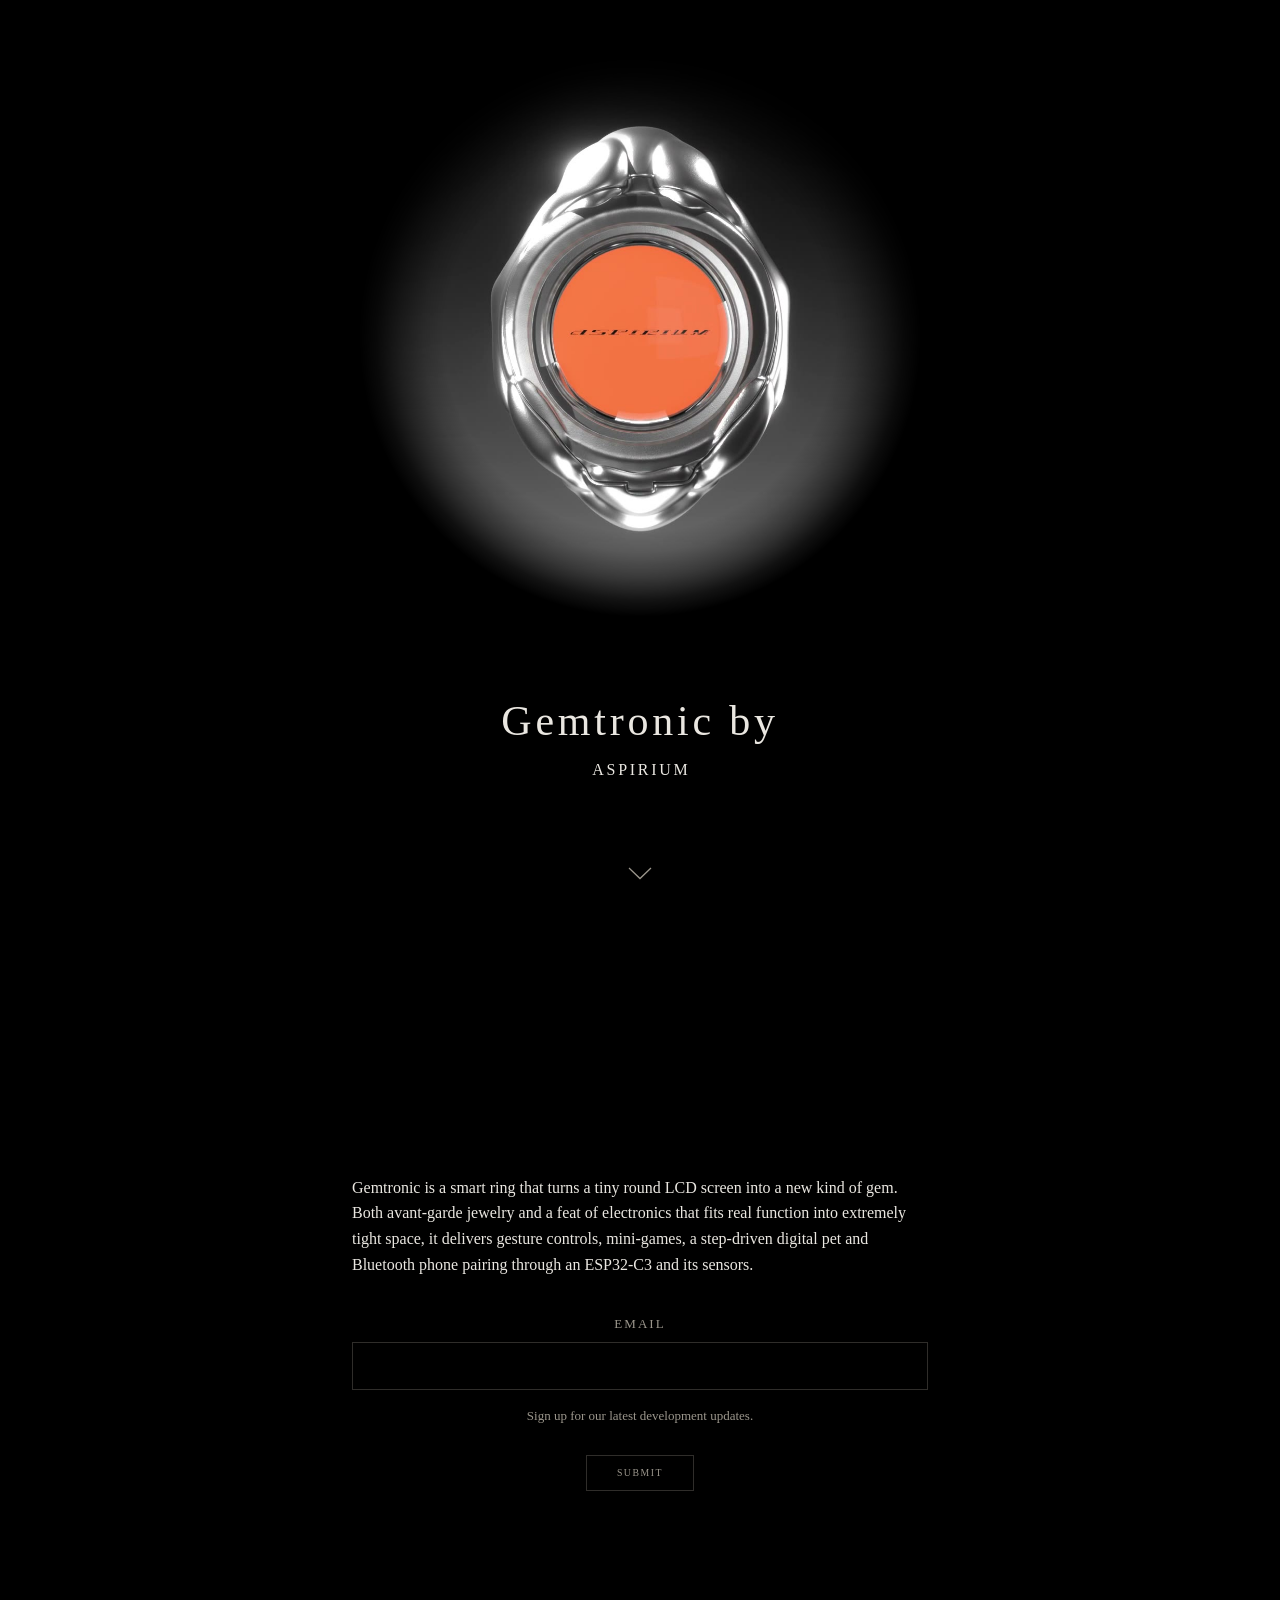
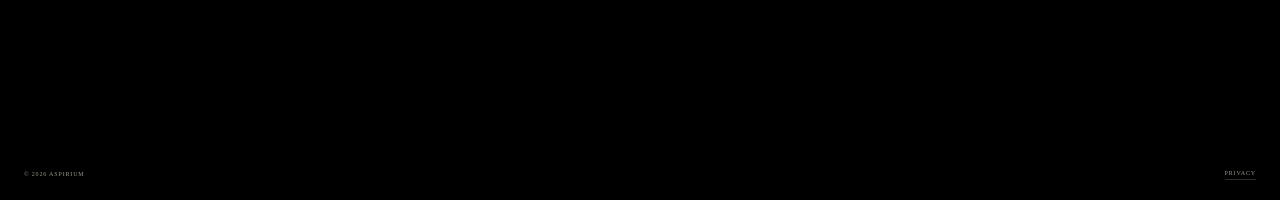
==== index.html @ 022ff4d6 "Rename to Gemtronic, add the product intro, and replace the live render with a film The live WebGL r" ====
<!doctype html>
<html lang="en">
<head>
<meta charset="utf-8">
<title>Gemtronic by ASPIRIUM</title>
<meta name="viewport" content="width=device-width, initial-scale=1, viewport-fit=cover">
<!-- §1a name cascade: noindex, no OG image, nothing public until both names clear -->
<meta name="robots" content="noindex, nofollow">
<meta name="description" content="Gemtronic by ASPIRIUM. An electronic gem ring.">
<meta name="theme-color" content="#000000">
<meta name="color-scheme" content="dark">
<link rel="icon" href="data:,">
<link rel="preload" href="assets/fonts/ASPIRIUM-Light.woff2" as="font" type="font/woff2" crossorigin>
<link rel="preload" href="assets/fonts/Literata-var.woff2" as="font" type="font/woff2" crossorigin>
<!-- Source Serif 4 is body copy on the second screen only, so it loads normally rather than preloading. -->
<link rel="stylesheet" href="css/site.css">
<script>
/* Holds the opening screen dark BEFORE first paint, so the lockup can never flash in ahead of the
   ring. js/main.js then either keeps the hold (a live decode is coming) or drops it immediately
   (reduced motion, or the effect switched off). The timeout is the last resort for the case where
   main.js never loads at all — the page must never stay blank. */
(function (d) {
  d.documentElement.classList.add("is-opening");
  setTimeout(function () { d.documentElement.classList.remove("is-opening"); }, 20000);
})(document);
</script>
<script src="js/config.js" defer></script>
<script src="js/mark.js" defer></script>
<script src="js/main.js" defer></script>
<!-- analytics slot (§7): cookieless only — Cloudflare Web Analytics or Plausible — added once hosting is ruled (§8). No consent banner. -->
</head>
<body>
<main class="page">

  <!-- PANEL 1 — the ring and the lockup, one screen (Eric, 2026-09-09). Sticky: the capture panel
       slides over it while its contents drift and fade (js/main.js sets --p, css/site.css spends it). -->
  <section class="panel panel--hero" id="hero">
    <div class="hero__inner">

      <!-- hero band: viewer mount + poster fallback. Black until the viewer is ready.
           Height stays --band-h (R2 desktop 45–50 vh, R4 phones ~1:1) inside the full-screen panel:
           the camera is vertical-fit, so a full-portrait band would crop the ring's sides. -->
      <section class="band" id="band" data-state="boot" aria-label="Gemtronic">
        <div class="band__mount" id="viewer" role="img" aria-label="Gemtronic ring, lit from within"></div>
        <!-- poster = the film's last frame (2026-09-30), one square for every device -->
        <picture class="band__poster" id="poster">
          <img src="assets/poster/gemtronic-end-pose-1x1.jpg" alt="Gemtronic ring, lit from within"
               width="1080" height="1080" fetchpriority="low" decoding="async">
        </picture>

      </section>

      <!-- drag hint: the ring is a live render, not a video, and nothing on screen says so. Ported
           from the pipeline's check page (three-viewer/demo, #cue). Sits in the void between the
           render and the lockup, appears only once the intro lands and rotation actually unlocks,
           and retires on the first drag. Decorative, so it is hidden from assistive tech. -->
      <div class="drag" id="drag" aria-hidden="true">
        <svg class="drag__pointer" viewBox="0 0 24 24" width="30" height="30"
             fill="none" stroke="currentColor" stroke-width="1.55"
             stroke-linecap="round" stroke-linejoin="round">
          <path d="M10 12V4.6a1.75 1.75 0 0 1 3.5 0V11"/>
          <path d="M13.5 11V9.6a1.75 1.75 0 0 1 3.5 0V11.4"/>
          <path d="M17 11.4v-1.1a1.75 1.75 0 0 1 3.5 0V15a5.5 5.5 0 0 1-5.5 5.5h-1.9a5.3 5.3 0 0 1-4.6-2.65l-2.4-4.15a1.75 1.75 0 0 1 3.03-1.75L10.5 14"/>
        </svg>
        <span class="drag__label">Drag to rotate</span>
      </div>

      <!-- the lockup — live text in Literata, below the band and clear of the render (Eric, 2026-09-09).
           js/mark.js splits each line into per-character cells and decodes them one at a time, held
           until the ring's intro is 5% in. The characters here are the copy source; the h1 carries the
           accessible name because letter-split text is otherwise read out letter by letter. -->
      <h1 class="mark" id="mark" aria-label="Gemtronic by ASPIRIUM">
        <span class="mark__line mark__line--sub" data-mark-line aria-hidden="true">Gemtronic by</span>
        <span class="mark__line mark__line--name" data-mark-line aria-hidden="true">ASPIRIUM</span>
      </h1>

    </div>
    <!-- scroll cue: the form is a screen away, so it has to be signposted. An arrow rather than a word
         (Eric, 2026-09-09) — it needs no translating and carries no copy decision. -->
    <div class="cue" id="cue" aria-hidden="true">
      <svg viewBox="0 0 24 13" width="24" height="13" fill="none" stroke="currentColor"
           stroke-width="1.3" stroke-linecap="square"><path d="M1.5 1.5 12 11.5 22.5 1.5"/></svg>
    </div>
  </section>

  <!-- PANEL 2 — capture. Opaque, so it covers the sticky hero as it arrives. -->
  <section class="panel panel--capture" id="capture-panel">
    <div class="sheet">

      <!-- one sentence — REMOVED 2026-09-07 (Eric): a new product intro follows. Slot stays here.
           Previous text: "A signet ring with a companion inside. Leave an email and you will know the
           date before anyone else does." (the brief's "Numbered editions, one drop." was already held
           back under R6)
           <p class="lede">…</p>
           Product intro added 2026-09-30 (Linzhi), with the rename to Gemtronic. -->
      <p class="lede">Gemtronic is a smart ring that turns a tiny round LCD screen into a new kind of
        gem. Both avant-garde jewelry and a feat of electronics that fits real function into extremely
        tight space, it delivers gesture controls, mini-games, a step-driven digital pet and Bluetooth
        phone pairing through an ESP32-C3 and its sensors.</p>

      <!-- capture form: custom markup, present from first paint, works without JS once an endpoint exists (R5). -->
      <form class="capture" id="capture" method="post" action="#" novalidate
            data-copy-sending="Sending."
            data-copy-failed="Not received. Check the address and try again."
            data-copy-invalid="That does not read as an email address.">
        <div class="capture__live">
          <label class="label" for="email">Email</label>
          <div class="capture__row">
            <input id="email" name="email" type="email" inputmode="email" autocomplete="email"
                   autocapitalize="off" spellcheck="false" required aria-describedby="consent">
          </div>
          <p class="consent" id="consent">Sign up for our latest development updates.</p>
          <button class="submit" type="submit">Submit</button>
          <p class="status" role="status" aria-live="polite"></p>
        </div>
        <p class="received" hidden>Received.</p>
        <input type="hidden" name="source" value=""><!-- ?c=NNN → tag (§7 serial-to-source) -->
        <div class="hp" aria-hidden="true">
          <label>Leave this field empty <input type="text" name="website" tabindex="-1" autocomplete="off"></label>
        </div>
      </form>

    </div>

    <!-- footer: legal line bottom-left, privacy bottom-right (Eric, 2026-09-09). The build serial
         WEB 000 was removed ahead of deployment. Social handles remain OPEN. -->
    <footer class="foot">
      <span>&copy; 2026 ASPIRIUM</span><!-- legal entity line: provisional wording -->
      <a href="privacy.html">Privacy</a>
    </footer>
  </section>

</main>
</body>
</html>
---- css/site.css ----
/* Signet by ASPIRIUM — coming-soon page.
   Mode B tokens as custom properties (web_build_brief_v1_1 §9; hexes provisional until identity lock).
   Technical-drawing details only: mono labels, generous void. No glows, gradients, shimmers or hover
   sparkle — the only light on the page is inside the render. Divider rules removed 2026-09-07 (Eric). */

/* Three faces, all SIL OFL 1.1: free for commercial use and web embedding, never sellable alone,
   licence text shipped beside the files in assets/fonts/. Built by dev/build-fonts.sh. */
@font-face {
  /* display: labels, the submit control, the footer, the scroll cue */
  font-family: "ASPIRIUM";
  font-weight: 300;
  font-style: normal;
  font-display: swap;                       /* the mono labels never invisible-text */
  src: url("../assets/fonts/ASPIRIUM-Light.woff2") format("woff2");
}
@font-face {
  /* the lockup (Eric, 2026-09-09). Variable opsz 7..72 + wght 200..900 from one file: the lockup
     runs from ~24 px to ~64 px in one composition, so optical sizing earns its bytes here. */
  font-family: "Literata";
  font-weight: 200 900;
  font-style: normal;
  font-display: swap;
  src: url("../assets/fonts/Literata-var.woff2") format("woff2-variations"),
       url("../assets/fonts/Literata-var.woff2") format("woff2");
}
@font-face {
  /* body and UI (Eric, 2026-09-09), replacing the provisional Source Code Pro. Variable wght
     200..900; its optical-size axis is pinned at 20 because body copy sits at one size. */
  font-family: "Source Serif 4";
  font-weight: 200 900;
  font-style: normal;
  font-display: swap;
  src: url("../assets/fonts/SourceSerif4-var.woff2") format("woff2-variations"),
       url("../assets/fonts/SourceSerif4-var.woff2") format("woff2");
}

:root {
  --field: #000000;                          /* ruled 2026-09-07: pure black (was #141414) */
  --field-2: #1D1D1B;
  --text: #EAE7E1;
  --muted: #9B968C;
  --metal: #B08D57;
  --metal-2: #C9A36B;
  --band-h: clamp(360px, 48vh, 640px);      /* R2: desktop 45–50 vh, tuned live (dev/tune.html) */
  --rule: color-mix(in srgb, var(--muted) 30%, var(--field));
  --display: "ASPIRIUM", ui-monospace, "SF Mono", Menlo, Consolas, monospace;
  --body: "Source Serif 4", "Source Serif Pro", Georgia, "Times New Roman", serif;
  --lockup: "Literata", Georgia, "Times New Roman", serif;
  --col: 44rem;
  --col-mark: 52rem;                        /* the lockup runs wider than the text column */
  --gutter: 1.5rem;
  --light: var(--muted);                    /* the one accent; moves to --metal when the wordmark lights */
}
:root[data-light="warm"] { --light: var(--metal); }

/* R4: on phones the band is ~1:1 and never more than ~60% of the screen — the camera is
   vertical-fit, so a full-portrait band would crop the ring's sides. The hero panel around it
   is a full screen; R3 (touch-action: pan-y) is what lets a finger on the band reach panel 2. */
@media (max-width: 767px) {
  :root { --band-h: min(100vw, 60vh); --col-mark: 44rem; }
  @supports (height: 1svh) { :root { --band-h: min(100vw, 60svh); } }
}

*, *::before, *::after { box-sizing: border-box; }
html { color-scheme: dark; background: var(--field); -webkit-text-size-adjust: 100%; }
body {
  margin: 0;
  background: var(--field);
  color: var(--text);
  font: 400 1rem/1.6 var(--body);
  font-feature-settings: "kern";
  min-height: 100vh;
}
[hidden] { display: none !important; }
:focus-visible { outline: 1px solid var(--muted); outline-offset: 3px; }
::selection { background: var(--muted); color: var(--field); }

/* ---- panels: one screen each (Eric, 2026-09-09) ----
   The hero sticks while the capture panel scrolls up over it; the hero's contents drift and fade
   against that, which is the parallax. --p (0…1 across the first screen) is set by js/main.js. */
.page { position: relative; }
.panel { position: relative; }
.panel--hero {
  position: sticky; top: 0; z-index: 0;
  height: 100vh;
  display: flex; flex-direction: column; align-items: center; justify-content: center;
  gap: clamp(1.5rem, 4vh, 3rem);
  overflow: hidden;
}
.hero__inner {
  position: relative;                       /* the drag hint is placed against this box */
  width: 100%;
  display: flex; flex-direction: column; align-items: center; justify-content: center;
  gap: clamp(1.5rem, 4vh, 3rem);
  transform: translate3d(0, calc(var(--p, 0) * var(--drift, 9) * -1vh), 0);
  opacity: calc(1 - var(--pf, 0) * var(--fade, .95));   /* --pf is --p remapped to finish early */
  will-change: transform, opacity;
}
.cue {
  position: absolute; left: 50%; transform: translateX(-50%);
  bottom: calc(1.25rem + env(safe-area-inset-bottom, 0px));
  margin: 0; display: flex; line-height: 0;
  color: var(--muted);
  opacity: calc(1 - var(--p, 0) * var(--cue-fade, 3));
  pointer-events: none;
}
.panel--capture {
  z-index: 1;                               /* opaque, so it covers the sticky hero as it arrives */
  background: var(--field);
  min-height: 100vh;
  /* the form sits in the middle of the screen, both axes (Eric, 2026-09-09 pm); the footer is
     taken out of flow so it cannot pull the centring off-axis */
  display: flex; align-items: center; justify-content: center;
  padding: 5rem var(--gutter);
}
.panel--capture .sheet { padding: 0; }
.panel--capture .foot { position: absolute; left: 0; right: 0; bottom: 0; }
@supports (height: 1svh) {
  .panel--hero { height: 100svh; }
  .panel--capture { min-height: 100svh; }
}
@media (prefers-reduced-motion: reduce) {
  .hero__inner { transform: none; opacity: 1; }
  .cue { opacity: 1; }
}

/* ---- hero band ---- */
.band {
  position: relative;
  width: 100%;
  height: var(--band-h);
  background: var(--field);                 /* black until the viewer is ready; the intro opens on black anyway */
  overflow: hidden;
}
.band__mount, .band__poster { position: absolute; inset: 0; }
.band__mount > canvas, .band__mount > iframe, .band__mount > .stub, .band__mount > .film {
  position: absolute; inset: 0; width: 100%; height: 100%; display: block; border: 0;
}
.stub { overflow: hidden; touch-action: pan-y; user-select: none; -webkit-user-select: none; }
.stub img { width: 100%; height: 100%; object-fit: contain; display: block; opacity: 0; }
.band__poster { display: none; }
.band[data-state="poster"] .band__poster { display: block; }
.band__poster img { width: 100%; height: 100%; object-fit: contain; display: block; background: transparent; }
/* The film (2026-09-30) is square and its background is a gradient, black at the top and grey at the
   bottom. A round fade sized to the square melts that background into the page's black, so it reads
   as a spotlight rather than a box. Solid to 62% of the radius, which keeps the whole ring clear. */
/* Bigger and with more glow (Linzhi, 2026-09-30): on desktop the film is drawn 1.3x the band and
   spills past it. Only the faded glow spills; the ring itself still ends above the lockup. Phones
   stay at 1x, because the band is already the full screen width and the glow would hit its edges. */
.band { --film-scale: 1.3; }
@media (max-width: 767px) { .band { --film-scale: 1; } }
.band:has(.film), .band[data-state="poster"] { overflow: visible; }
.film { object-fit: contain; background: transparent; }
.film, .band__poster img {
  transform: scale(var(--film-scale));
  --spot: radial-gradient(circle calc(var(--band-h) / 2) at 50% 50%,
          #000 70%, rgba(0,0,0,.84) 77%, rgba(0,0,0,.5) 86%, rgba(0,0,0,.16) 94%, transparent 100%);
  -webkit-mask-image: var(--spot); mask-image: var(--spot);
}

/* ---- the capture panel's column ---- */
.sheet { width: 100%; max-width: var(--col); margin: 0 auto; padding: 2rem var(--gutter) 3rem; }

.serial {
  margin: 0 0 2.5rem;
  display: flex; flex-wrap: wrap; column-gap: .75em; row-gap: .25em;
  font: 300 .9375rem/1.5 var(--display);
  letter-spacing: .14em;
  text-transform: uppercase;
  color: var(--muted);
}
.serial > span:has(+ span:not(:empty))::after { content: "\2014"; margin-left: .75em; }
.serial .slot:empty { display: none; }     /* R6: OPEN slots exist in the markup and render nothing */

.headline {
  margin: 0 0 1.5rem;
  font: 300 clamp(1.75rem, 4vw, 3.25rem)/1.15 var(--display);
  letter-spacing: .09em;
  text-transform: uppercase;
  text-wrap: balance;
  color: var(--text);
}
.lede { margin: 0 0 2.5rem; max-width: 36rem; }
.panel--capture .lede { margin-left: auto; margin-right: auto; }   /* same 36rem column as the form below it */

/* ---- drag hint ----
   Ported from the pipeline's check page. It lands in the void the lockup's --mark-drop opens up:
   the band occupies 0..--band-h, the gap runs from there to --band-h * (1 + drop), so the centre
   of that gap is --band-h * (1 + drop/2). The check page's pill, blur and drop-shadows are all
   dropped — the brand law allows no glow, and white on black does not need one. */
.drag {
  position: absolute; left: 50%;
  top: calc(var(--band-h) * (1 + var(--mark-drop, .25) / 2));
  transform: translate(-50%, -50%);
  display: flex; flex-direction: column; align-items: center; gap: .5rem;
  color: var(--muted);
  opacity: 0; visibility: hidden;
  transition: opacity .6s ease, visibility 0s linear .6s;
  pointer-events: none;                     /* the ring underneath keeps every gesture */
}
.drag.is-on { opacity: 1; visibility: visible; transition: opacity .6s ease; }
.drag__pointer { display: block; animation: drag-swipe 2.8s cubic-bezier(.45, 0, .55, 1) infinite; }
.drag__label { font: 400 .6875rem/1 var(--body); letter-spacing: .18em; text-transform: uppercase; }
@keyframes drag-swipe {
  0%, 6%     { transform: translateX(-44px) rotate(-9deg); }
  50%        { transform: translateX(44px)  rotate(9deg); }
  94%, 100%  { transform: translateX(-44px) rotate(-9deg); }
}
@media (prefers-reduced-motion: reduce) { .drag__pointer { animation: none; } }

/* ---- the lockup: live text in Literata, below the band and clear of the render ---- */
.mark {
  /* dropped by 25% of the band's height (Eric, 2026-09-09 pm). The hero centres its contents, so
     this opens the gap by that much: the ring rises by half of it and the lockup falls by half. */
  margin: calc(var(--band-h) * var(--mark-drop, .25)) 0 0;
  max-width: min(92vw, var(--col-mark));
  text-align: center; color: var(--text);          /* both lines white; the muted sub line is retired */
  font-family: var(--lockup); font-weight: 300; font-style: normal;
  font-optical-sizing: auto;                       /* Literata's opsz axis: text cut small, display cut large */
  user-select: none; -webkit-user-select: none;
}
.mark__line { display: block; white-space: nowrap; }
/* sizes swapped between the two lines, then both halved (Eric, 2026-09-09) */
.mark__line--sub {
  font-size: clamp(1.175rem, 4.3vw, 2.625rem);
  letter-spacing: .09em;
  line-height: 1.2;
}
.mark__line--name {
  font-size: clamp(.525rem, 1.55vw, 1rem);
  letter-spacing: .17em;
  line-height: 1.05;
  margin-top: 1em;                                 /* doubled from .5em (Eric); em here is this line's own size */
  text-indent: .17em;                              /* balance the trailing letter-space so the line reads centred */
}

/* One cell per character (js/mark.js). The real glyph alone drives layout; the code glyph rides
   over it absolutely, so nothing reflows at any size and no width is ever measured. */
.ch { position: relative; display: inline-block; }
.ch.is-pending .ch__real,
.ch.is-fx .ch__real { visibility: hidden; }
.ch__fx {
  position: absolute; left: 0; top: 0; width: 100%;
  text-align: center; letter-spacing: 0; pointer-events: none;
}

/* The opening beat: nothing is lit until the ring's animation starts and the decode's first frame
   draws. The brief's intro already opens on 1.2 s of black, so the cue waits with the lockup.
   Set by the inline script in <head> so there is no flash before js/main.js runs, and lifted by
   main.js — either on the decode's first frame or, if the effect is not live, immediately. */
:root.is-opening .mark,
:root.is-opening .cue { opacity: 0; }

.capture { max-width: 36rem; margin: 0 auto; position: relative; text-align: center; }
.capture__row { justify-content: center; }
.label {
  display: block; margin-bottom: .75rem;
  font: 400 .8125rem/1 var(--body); letter-spacing: .16em; text-transform: uppercase; color: var(--muted);
}
.capture__row { display: flex; }
/* Field and submit share one pill treatment (Eric, 2026-09-09): the same grey at rest, both going
   white on hover and on focus. The border is the focus indicator, so `outline: none` is safe only
   because grey-to-white is a large, obvious contrast step. */
.capture input[type="email"] {
  flex: 1 1 auto; min-width: 0; height: 3rem; padding: 0 .875rem;
  background: transparent; border: 1px solid var(--rule); border-radius: 0;
  color: var(--text); font: 400 1rem var(--body); outline: none;
  transition: border-color .18s ease;
}
.capture input[type="email"]:hover,
.capture input[type="email"]:focus { border-color: #fff; outline: none; }
/* Its own line beneath the consent line, twice the padding (Eric, 2026-09-09). The pill now matches
   the field's grey and goes white on hover and focus, exactly as the field does. The submit no
   longer carries the brief's §2 warm-accent wiring — .received is the only element still on --light. */
.submit {
  display: block; margin: 1.75rem auto 0;
  /* pill and label both at 75% of their previous size (Eric, 2026-09-09): 48 -> 36 px tall,
     40 -> 30 px of side padding, 13 -> 9.75 px of type. */
  height: 2.25rem; padding: 0 1.875rem;
  background: transparent; border: 1px solid var(--rule); border-radius: 0;
  color: var(--muted);                                  /* the consent line's grey */
  font: 400 .609375rem/1 var(--body); letter-spacing: .16em; text-transform: uppercase;
  cursor: pointer;
  transition: border-color .18s ease, color .18s ease;
}
/* label brightens with the pill: a white-bordered control with grey type reads half-lit */
.submit:hover,
.submit:focus-visible { border-color: #fff; color: #fff; outline: none; }
.submit:disabled { cursor: default; opacity: .6; }
.consent { margin: 1rem 0 0; font-size: .8125rem; color: var(--muted); }
.status { margin: .75rem 0 0; min-height: 1.6em; font-size: .875rem; color: var(--text); }
.received {
  margin: 0; padding: .9rem 0;
  font: 400 1rem/1.5 var(--body); letter-spacing: .14em; text-transform: uppercase; color: var(--light);
}
.hp { position: absolute; left: -10000px; top: auto; width: 1px; height: 1px; overflow: hidden; }

/* ---- 6. footer ---- */
/* bottom-left and bottom-right corners of the panel, half the previous size (Eric, 2026-09-09) */
.foot {
  max-width: none; margin: 0;
  padding: 1.25rem var(--gutter) calc(1.25rem + env(safe-area-inset-bottom, 0px));
  display: flex; justify-content: space-between; align-items: flex-end; gap: 1rem;
  font: 400 .375rem/1.6 var(--body); letter-spacing: .14em; text-transform: uppercase; color: var(--muted);
}
.foot a { color: inherit; text-decoration: none; border-bottom: 1px solid var(--rule); }
.foot a:hover { color: var(--text); }
.foot .slot:empty { display: none; }

/* short desktop viewports: keep the form above the fold at ≥ 768 px tall (§2 item 5) */
/* short desktop viewports: the band's clamp already gives way, so only the rhythm tightens */
@media (min-width: 768px) and (max-height: 820px) {
  .sheet { padding-top: 1.25rem; }
  .serial { margin-bottom: 1.25rem; font-size: .875rem; }
  .headline { margin-bottom: .75rem; line-height: 1.1; font-size: clamp(1.75rem, min(4vw, 6.4vh), 3.25rem); }
  .lede { margin-bottom: 1.25rem; }
  .label { margin-bottom: .5rem; }
  .consent { margin-top: .75rem; }
}
@media (max-width: 480px) {
  .serial { font-size: .8125rem; letter-spacing: .12em; }
}
@media (prefers-reduced-motion: reduce) {
  .submit, .stub, .stub img { transition: none !important; }
}
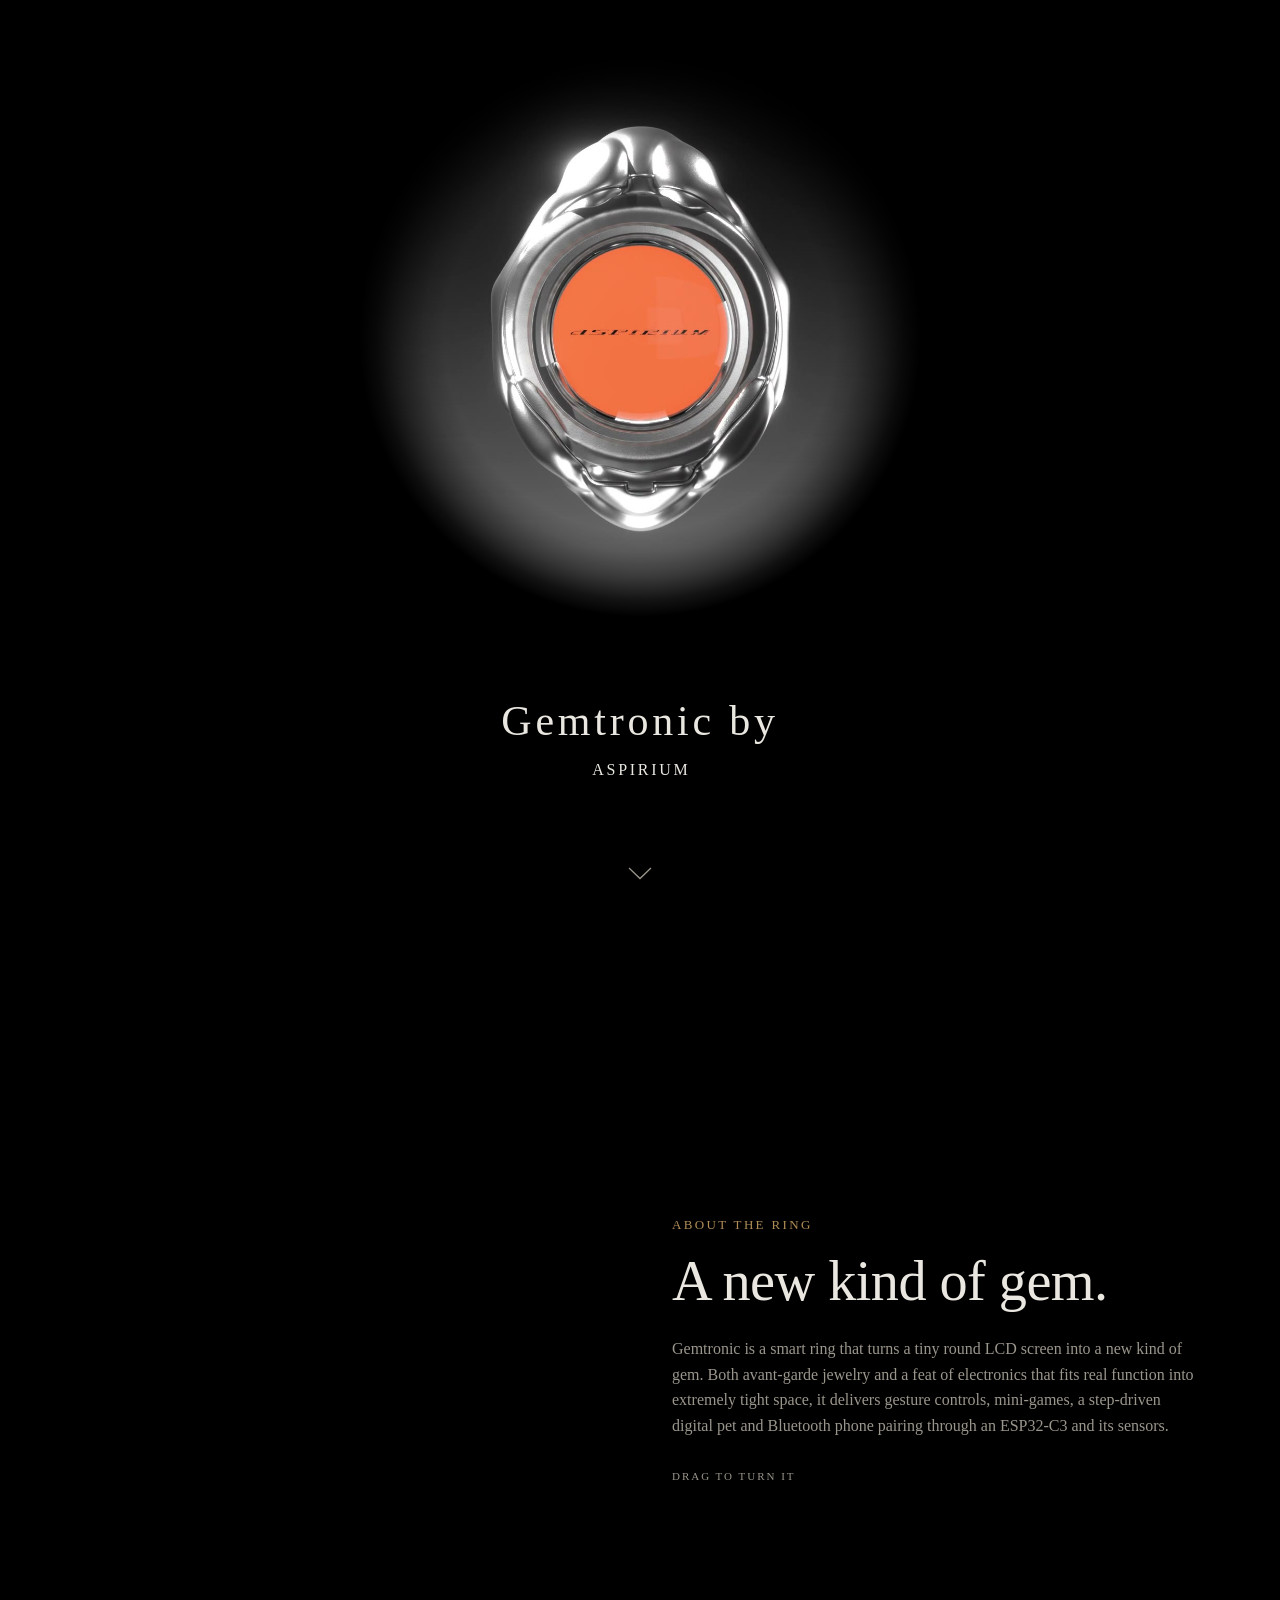
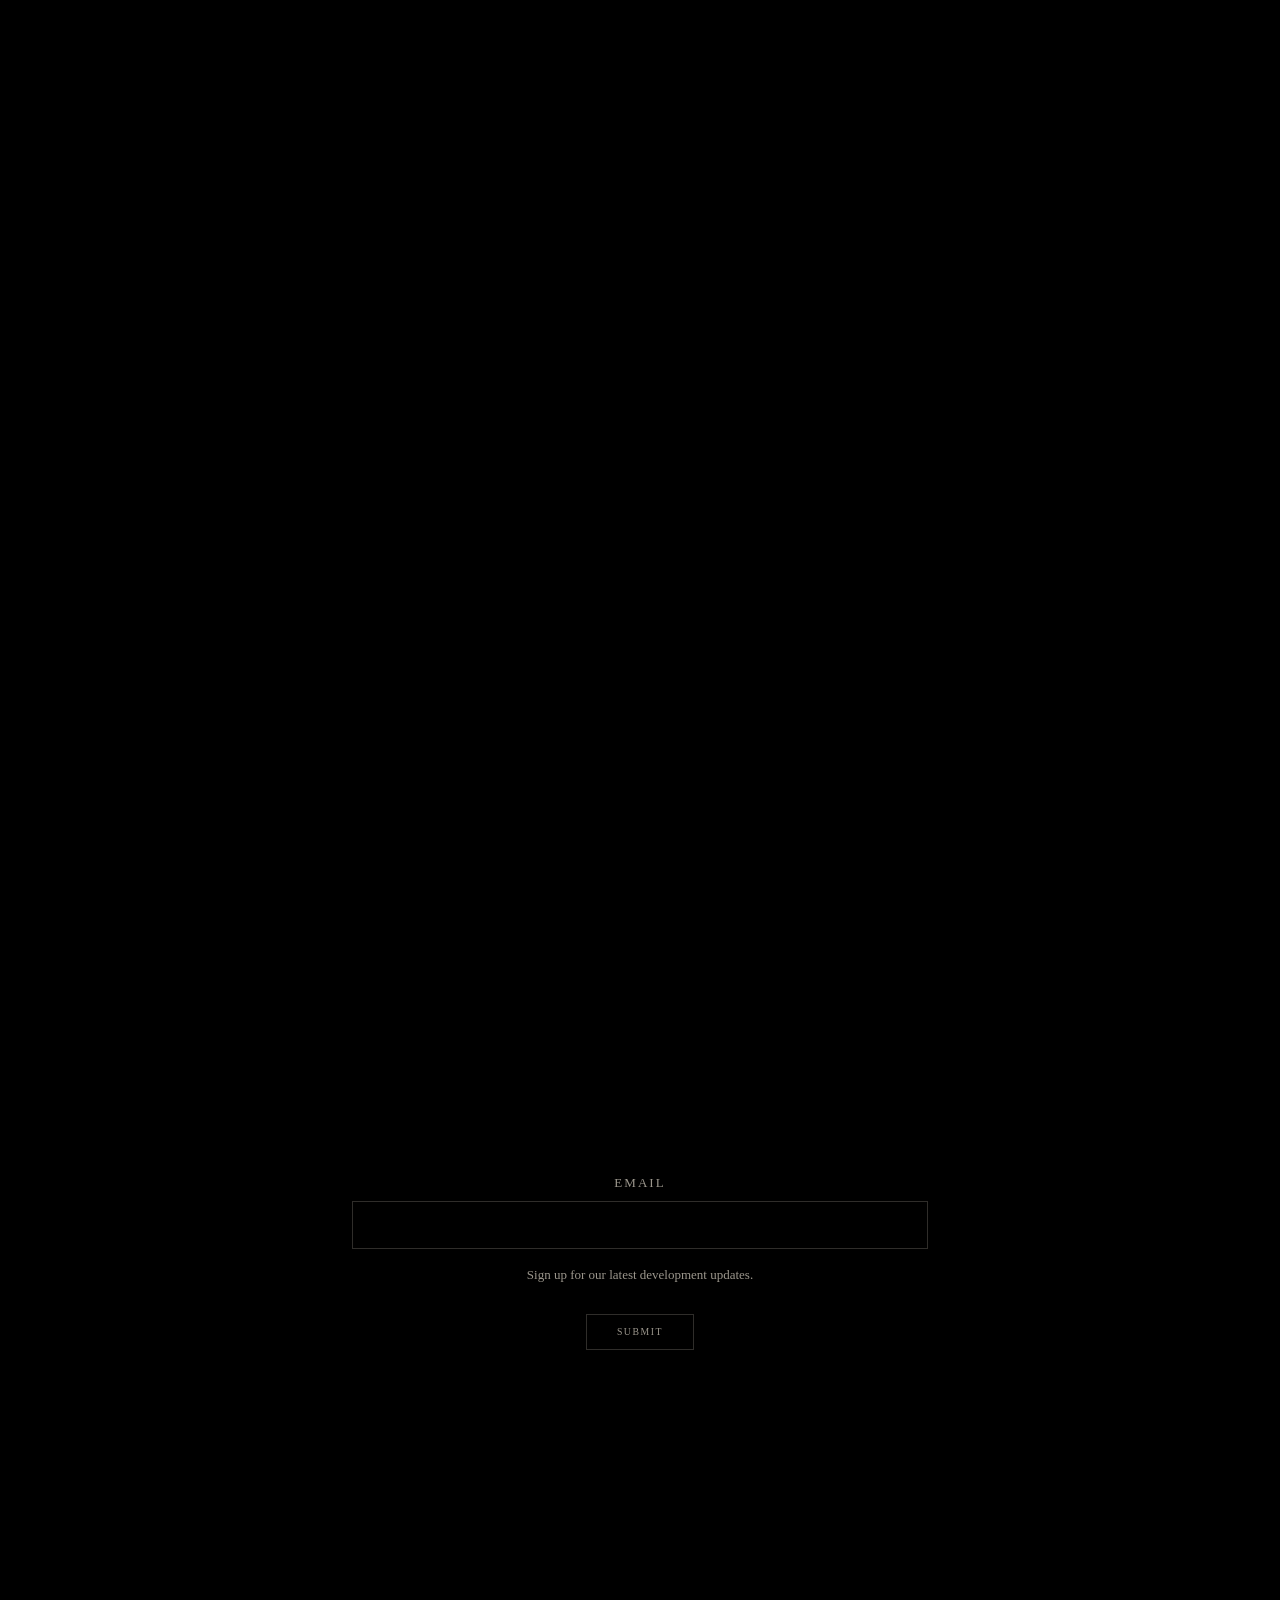
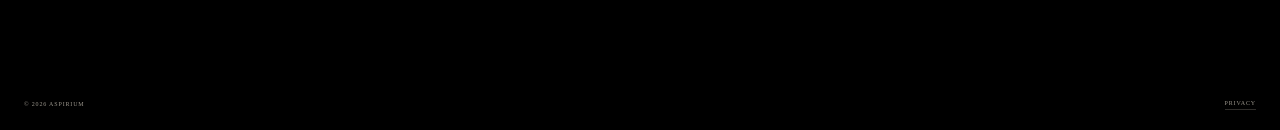
==== commit 58d624d7: "Add the about panel: the live ring arrives on the left, the intro on the right After neoconda.com's " ====
--- a/index.html
+++ b/index.html
@@ -27,10 +27,17 @@
 <script src="js/config.js" defer></script>
 <script src="js/mark.js" defer></script>
 <script src="js/main.js" defer></script>
+<!-- the live ring in the about panel (js/ring3d.js). An import map is how a module finds "three"
+     without a bundler; build.mjs rewrites the path to the hashed file. -->
+<script type="importmap">{ "imports": { "three": "./vendor/three/three.module.min.js" } }</script>
+<script type="module" src="js/ring3d.js"></script>
 <!-- analytics slot (§7): cookieless only — Cloudflare Web Analytics or Plausible — added once hosting is ruled (§8). No consent banner. -->
 </head>
 <body>
 <main class="page">
+
+  <!-- the live ring: fixed over the page, drawn only while the about panel needs it (js/ring3d.js) -->
+  <canvas class="ring3d" id="ring3d" aria-hidden="true"></canvas>
 
   <!-- PANEL 1 — the ring and the lockup, one screen (Eric, 2026-09-09). Sticky: the capture panel
        slides over it while its contents drift and fade (js/main.js sets --p, css/site.css spends it). -->
@@ -83,7 +90,25 @@
     </div>
   </section>
 
-  <!-- PANEL 2 — capture. Opaque, so it covers the sticky hero as it arrives. -->
+  <!-- PANEL 2 — about (2026-09-30, Linzhi; after neoconda.com). The ring arrives on the left from the
+       hero along an S and can be dragged round; the copy fills in on the right. The panel is taller
+       than the screen and its inside is sticky, so there is a stretch to stop and turn the ring. -->
+  <section class="panel panel--about" id="about" aria-labelledby="about-title">
+    <div class="about__inner">
+      <div class="about__stage" id="about-stage" role="img" aria-label="Gemtronic ring. Drag to turn it."></div>
+      <div class="about__copy">
+        <p class="eyebrow">About the ring</p>
+        <h2 class="about__title" id="about-title">A new kind of gem.</h2>
+        <p class="about__body">Gemtronic is a smart ring that turns a tiny round LCD screen into a new kind of
+          gem. Both avant-garde jewelry and a feat of electronics that fits real function into extremely
+          tight space, it delivers gesture controls, mini-games, a step-driven digital pet and Bluetooth
+          phone pairing through an ESP32-C3 and its sensors.</p>
+        <p class="about__hint">Drag to turn it</p>
+      </div>
+    </div>
+  </section>
+
+  <!-- PANEL 3 — capture. Opaque, so it covers the sticky hero as it arrives. -->
   <section class="panel panel--capture" id="capture-panel">
     <div class="sheet">
 
@@ -92,11 +117,7 @@
            date before anyone else does." (the brief's "Numbered editions, one drop." was already held
            back under R6)
            <p class="lede">…</p>
-           Product intro added 2026-09-30 (Linzhi), with the rename to Gemtronic. -->
-      <p class="lede">Gemtronic is a smart ring that turns a tiny round LCD screen into a new kind of
-        gem. Both avant-garde jewelry and a feat of electronics that fits real function into extremely
-        tight space, it delivers gesture controls, mini-games, a step-driven digital pet and Bluetooth
-        phone pairing through an ESP32-C3 and its sensors.</p>
+           The product intro now lives in the about panel above (2026-09-30). -->
 
       <!-- capture form: custom markup, present from first paint, works without JS once an endpoint exists (R5). -->
       <form class="capture" id="capture" method="post" action="#" novalidate
--- a/css/site.css
+++ b/css/site.css
@@ -105,7 +105,7 @@
   pointer-events: none;
 }
 .panel--capture {
-  z-index: 1;                               /* opaque, so it covers the sticky hero as it arrives */
+  z-index: 4;                               /* opaque, so it covers the hero, and the live ring (z 2) as it leaves */
   background: var(--field);
   min-height: 100vh;
   /* the form sits in the middle of the screen, both axes (Eric, 2026-09-09 pm); the footer is
@@ -122,6 +122,69 @@
 @media (prefers-reduced-motion: reduce) {
   .hero__inner { transform: none; opacity: 1; }
   .cue { opacity: 1; }
+}
+
+/* ---- about: the live ring and the intro (2026-09-30, after neoconda.com) ----
+   The canvas is fixed over the whole page and draws nothing until the scroll starts (js/ring3d.js).
+   The panel is taller than the screen and its inside is sticky: a stretch where the ring stands
+   still on the left to be turned, before the capture panel comes up over both. */
+.ring3d {
+  position: fixed; inset: 0; width: 100%; height: 100%;
+  z-index: 2; pointer-events: none; opacity: 0;
+}
+.panel--about { z-index: 1; background: var(--field); height: 170vh; }
+.about__inner {
+  position: sticky; top: 0; height: 100vh;
+  display: grid; grid-template-columns: 1fr 1fr; align-items: center;
+  gap: clamp(2rem, 5vw, 6rem);
+  max-width: 88rem; margin: 0 auto; padding: 0 clamp(1.5rem, 6vw, 7rem);
+}
+.about__stage { position: relative; height: min(70vh, 40vw); touch-action: pan-y; user-select: none; -webkit-user-select: none; }
+.about__stage.is-live { cursor: grab; }
+.about__stage.is-dragging { cursor: grabbing; }
+/* no live ring (no WebGL2, or it failed): the film's last frame stands in */
+.no-ring3d .about__stage {
+  background: url("../assets/poster/gemtronic-end-pose-1x1.jpg") center / contain no-repeat;
+  -webkit-mask-image: radial-gradient(closest-side, #000 70%, transparent);
+  mask-image: radial-gradient(closest-side, #000 70%, transparent);
+}
+.about__copy { position: relative; z-index: 3; max-width: 34rem; }
+/* each line arrives from the right in turn as the ring lands; --ap (0…1) is set by js/ring3d.js */
+.about__copy > * {
+  --o: clamp(0, (var(--ap, 1) - var(--i, 0) * .18) / .46, 1);
+  opacity: var(--o);
+  transform: translate3d(calc((1 - var(--o)) * 2.5rem), 0, 0);
+}
+.about__copy > :nth-child(2) { --i: 1; }
+.about__copy > :nth-child(3) { --i: 2; }
+.about__copy > :nth-child(4) { --i: 3; }
+.eyebrow {
+  margin: 0 0 1.25rem;
+  font: 400 .8125rem/1 var(--body); letter-spacing: .18em; text-transform: uppercase; color: var(--metal);
+}
+.about__title {
+  margin: 0 0 1.5rem;
+  font: 300 clamp(2.25rem, 4.4vw, 4rem)/1.08 var(--lockup); letter-spacing: -.01em; color: var(--text);
+  text-wrap: balance;
+}
+.about__body { margin: 0; color: var(--muted); }
+.about__hint {
+  margin: 2rem 0 0;
+  font: 400 .6875rem/1 var(--body); letter-spacing: .18em; text-transform: uppercase; color: var(--muted);
+}
+.no-ring3d .about__hint { display: none; }
+@media (max-width: 767px) {
+  .panel--about { height: 150svh; }
+  .about__inner {
+    height: 100svh; grid-template-columns: 1fr; grid-template-rows: auto auto;
+    align-content: center; gap: 1.5rem; padding: 0 var(--gutter);
+  }
+  .about__stage { height: 42svh; }
+  .about__title { margin-bottom: 1rem; }
+  .about__hint { margin-top: 1.25rem; }
+}
+@media (prefers-reduced-motion: reduce) {
+  .about__copy > * { transform: none; }
 }
 
 /* ---- hero band ---- */
@@ -181,7 +244,6 @@
   color: var(--text);
 }
 .lede { margin: 0 0 2.5rem; max-width: 36rem; }
-.panel--capture .lede { margin-left: auto; margin-right: auto; }   /* same 36rem column as the form below it */
 
 /* ---- drag hint ----
    Ported from the pipeline's check page. It lands in the void the lockup's --mark-drop opens up:
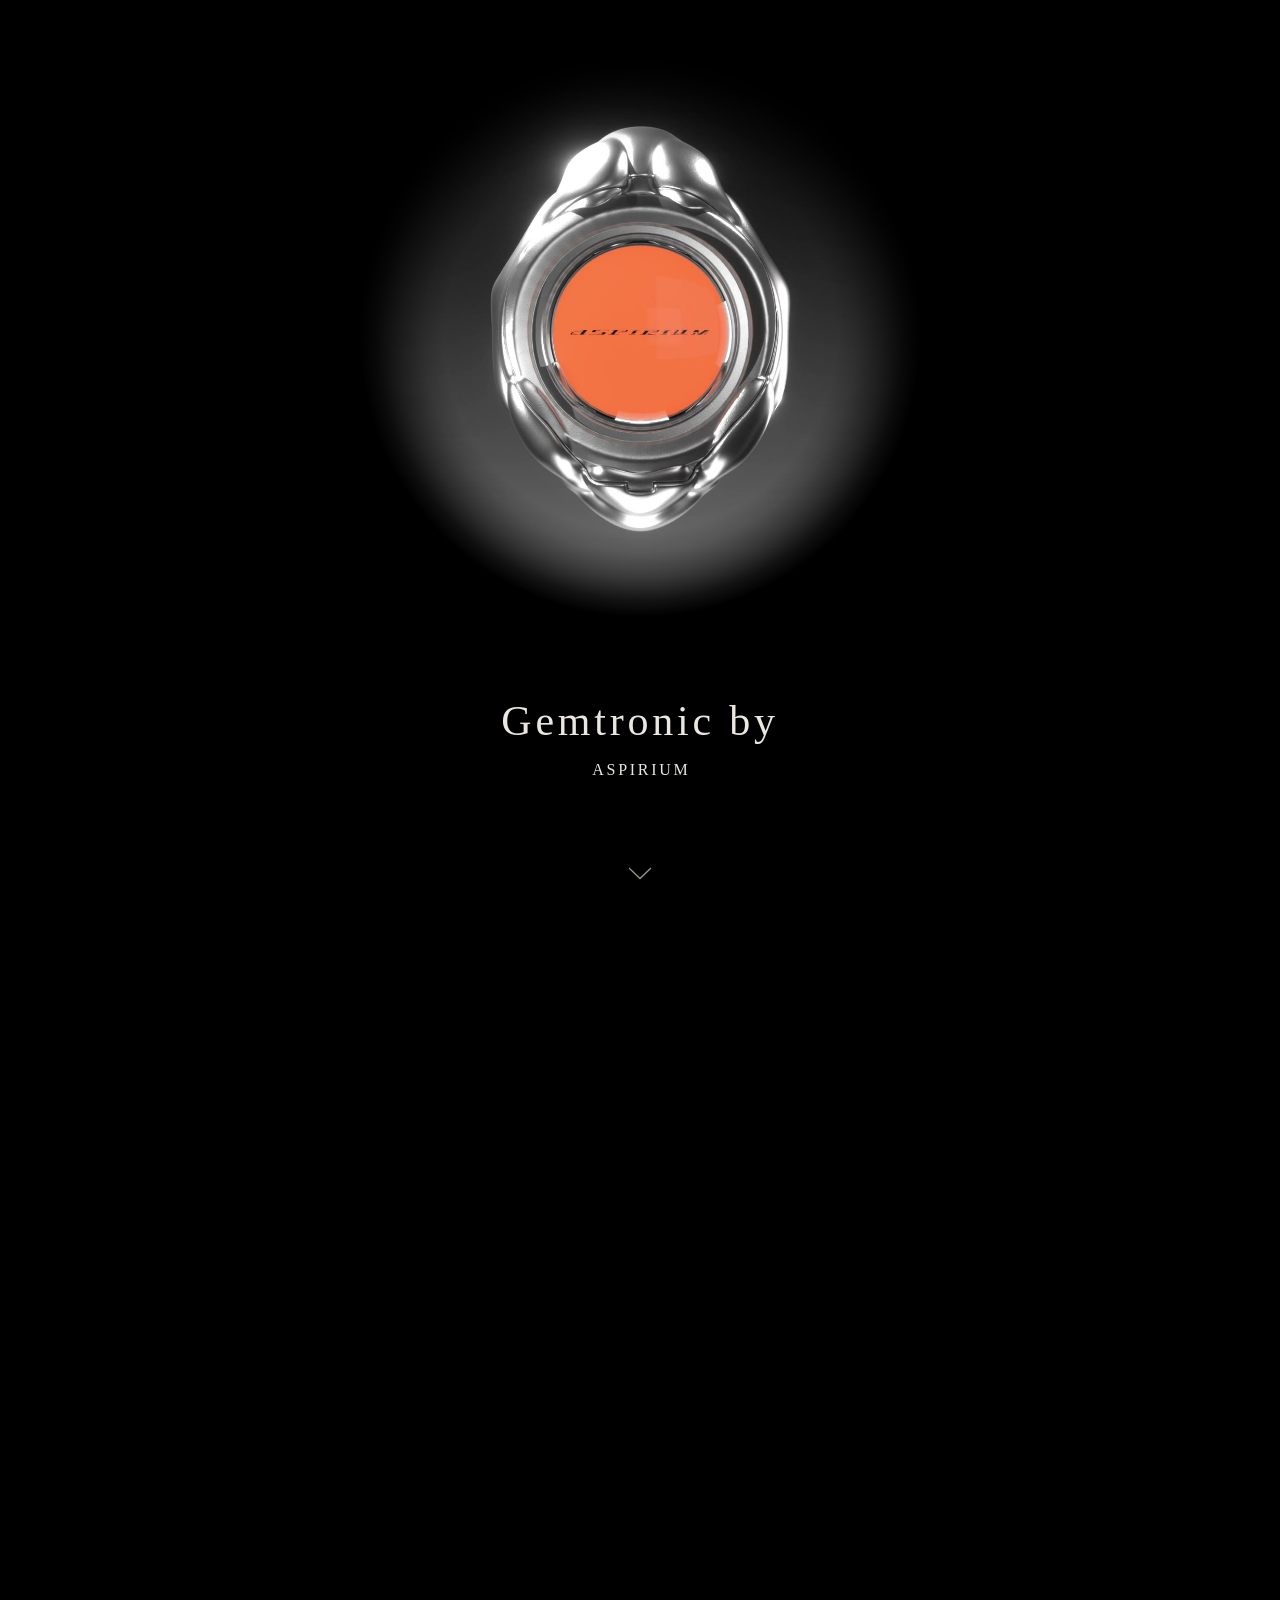
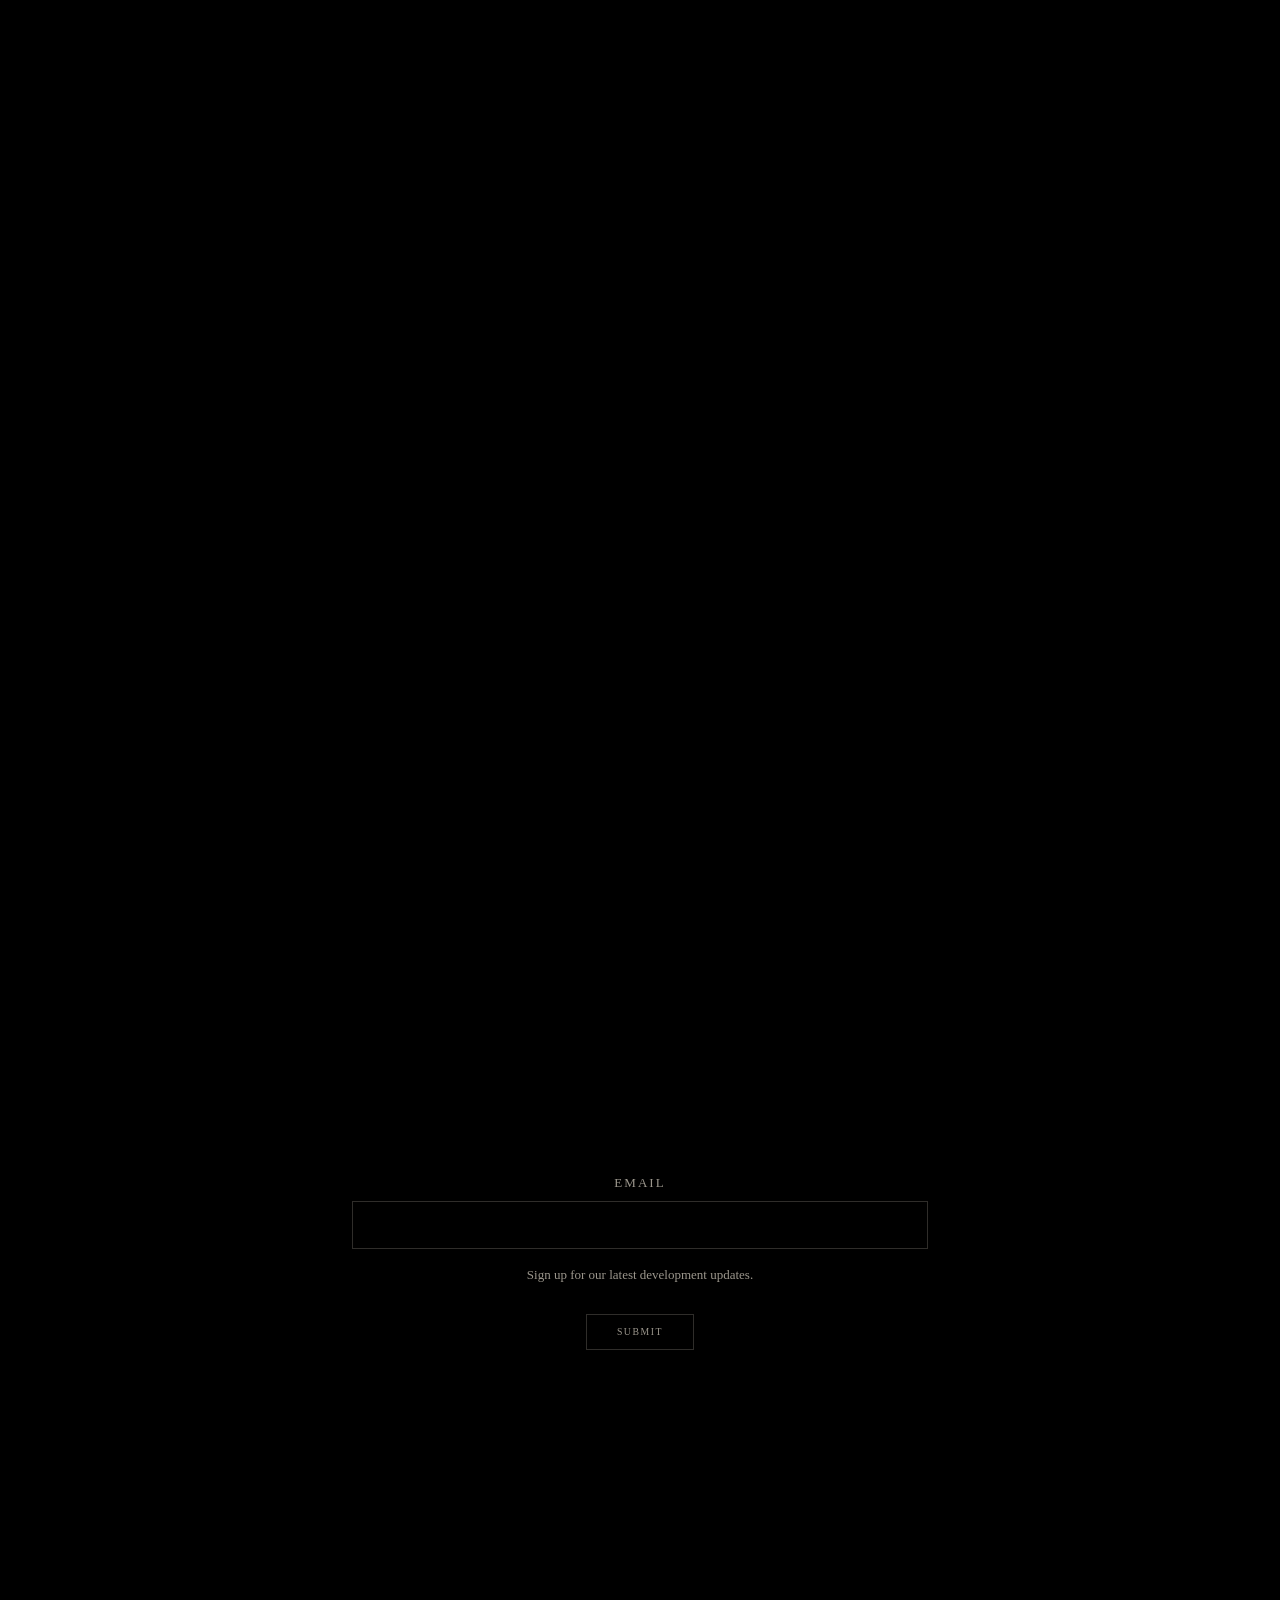
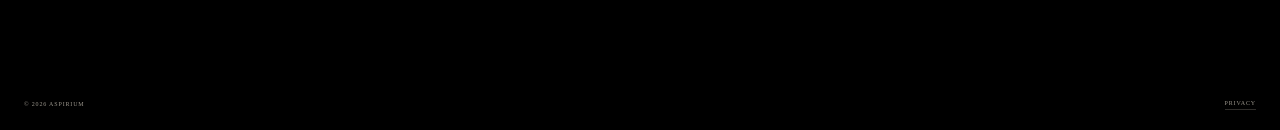
==== commit fe7cdf79: "Add the mouse interactions: a fluid seen through a dot matrix, and the pointer as the ring's light F" ====
--- a/index.html
+++ b/index.html
@@ -31,6 +31,7 @@
      without a bundler; build.mjs rewrites the path to the hashed file. -->
 <script type="importmap">{ "imports": { "three": "./vendor/three/three.module.min.js" } }</script>
 <script type="module" src="js/ring3d.js"></script>
+<script type="module" src="js/cursor-fx.js"></script>
 <!-- analytics slot (§7): cookieless only — Cloudflare Web Analytics or Plausible — added once hosting is ruled (§8). No consent banner. -->
 </head>
 <body>
@@ -38,6 +39,8 @@
 
   <!-- the live ring: fixed over the page, drawn only while the about panel needs it (js/ring3d.js) -->
   <canvas class="ring3d" id="ring3d" aria-hidden="true"></canvas>
+  <!-- the dot matrix that lights under the mouse, over everything (js/cursor-fx.js) -->
+  <canvas class="pixels" id="pixels" aria-hidden="true"></canvas>
 
   <!-- PANEL 1 — the ring and the lockup, one screen (Eric, 2026-09-09). Sticky: the capture panel
        slides over it while its contents drift and fade (js/main.js sets --p, css/site.css spends it). -->
--- a/css/site.css
+++ b/css/site.css
@@ -131,6 +131,12 @@
 .ring3d {
   position: fixed; inset: 0; width: 100%; height: 100%;
   z-index: 2; pointer-events: none; opacity: 0;
+}
+/* The lit dot matrix (js/cursor-fx.js): over every panel, blended by difference, so the dots show
+   orange on the black ground and text under a dot turns to its complement. */
+.pixels {
+  position: fixed; inset: 0; width: 100%; height: 100%;
+  z-index: 10; pointer-events: none; mix-blend-mode: difference;
 }
 .panel--about { z-index: 1; background: var(--field); height: 170vh; }
 .about__inner {
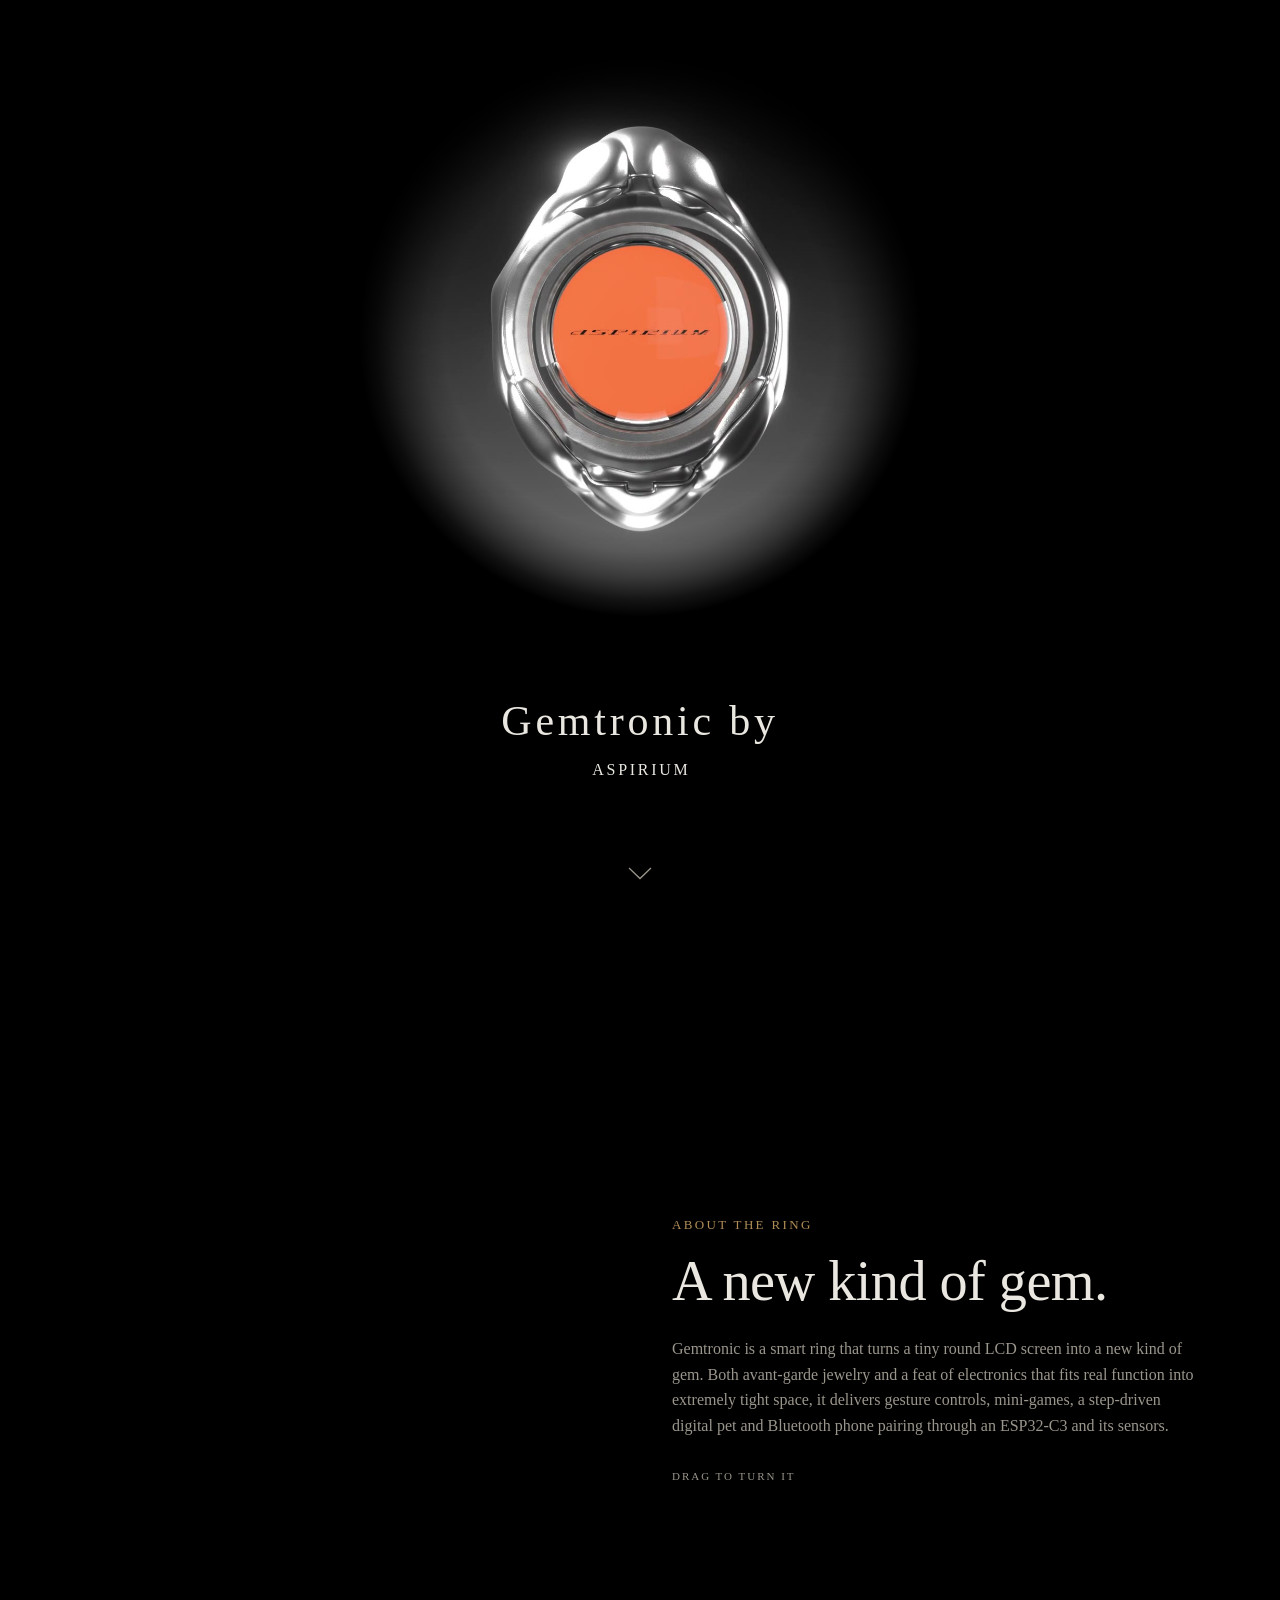
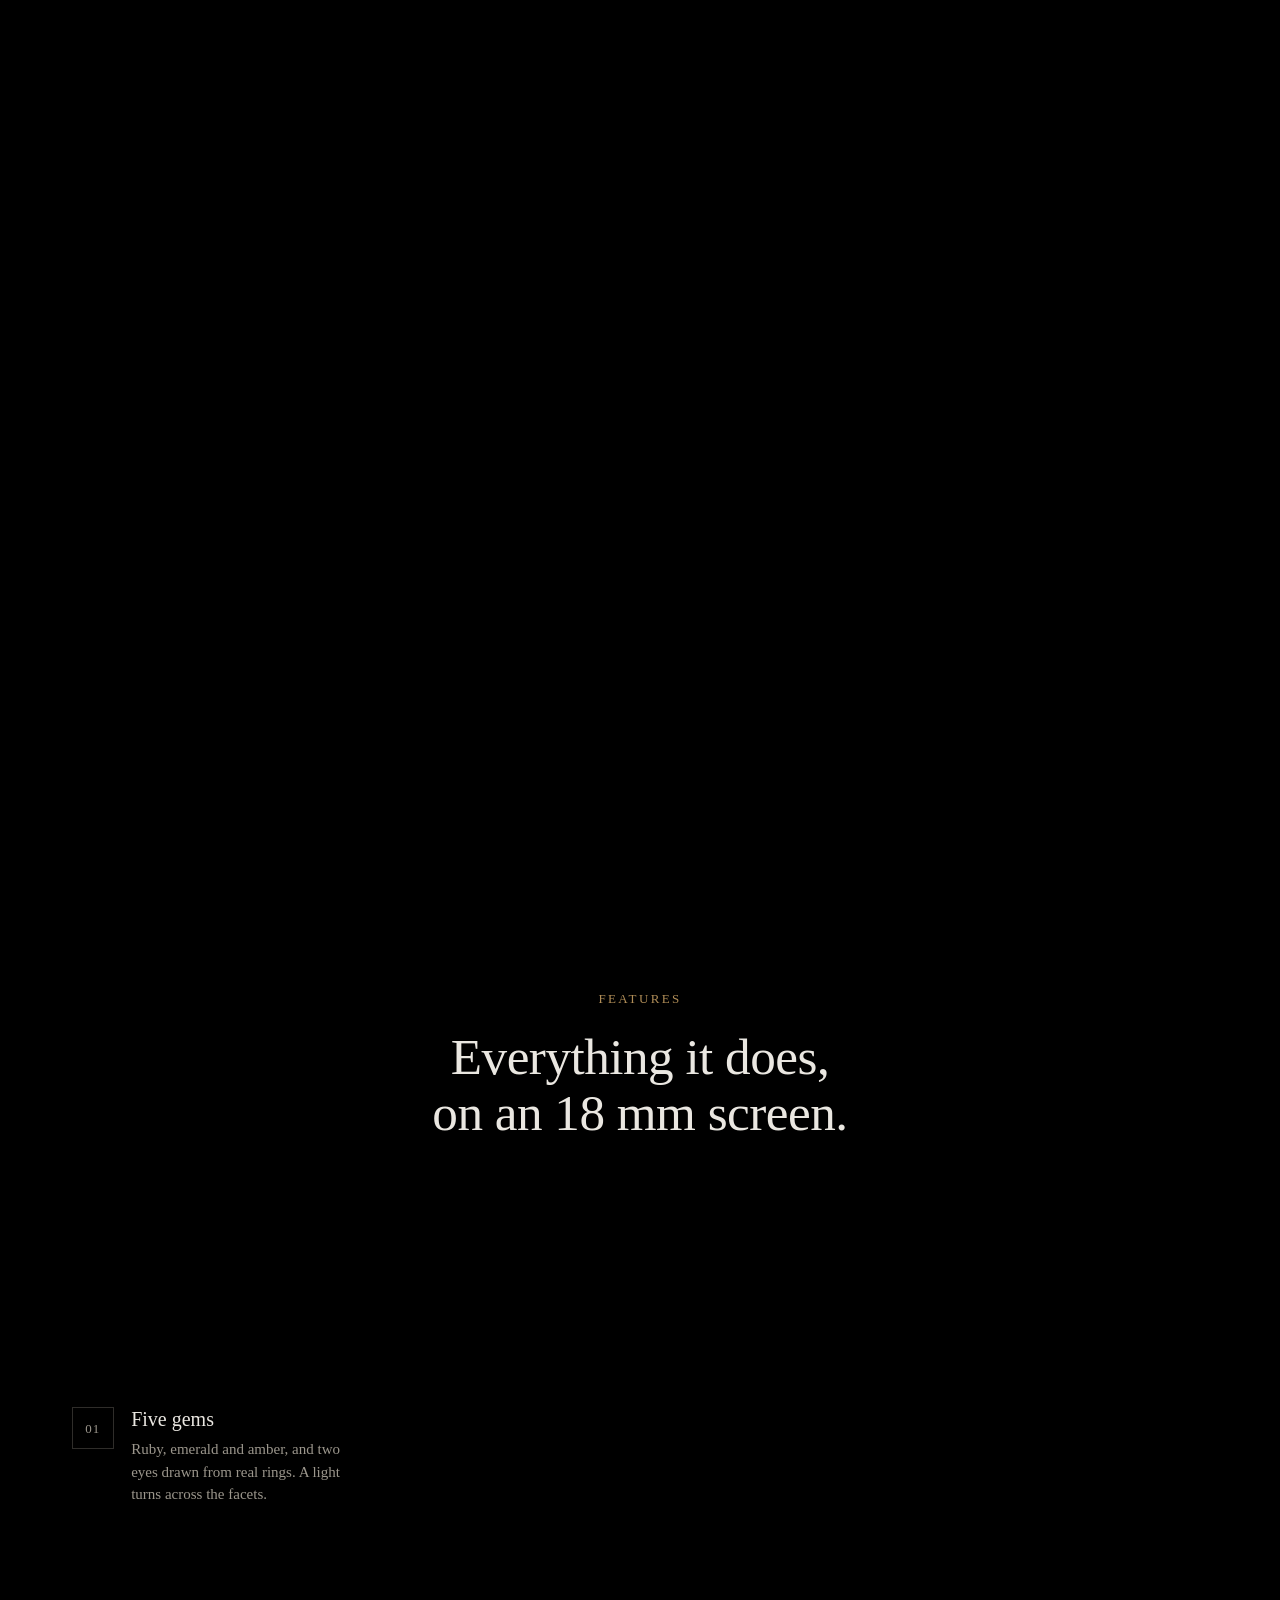
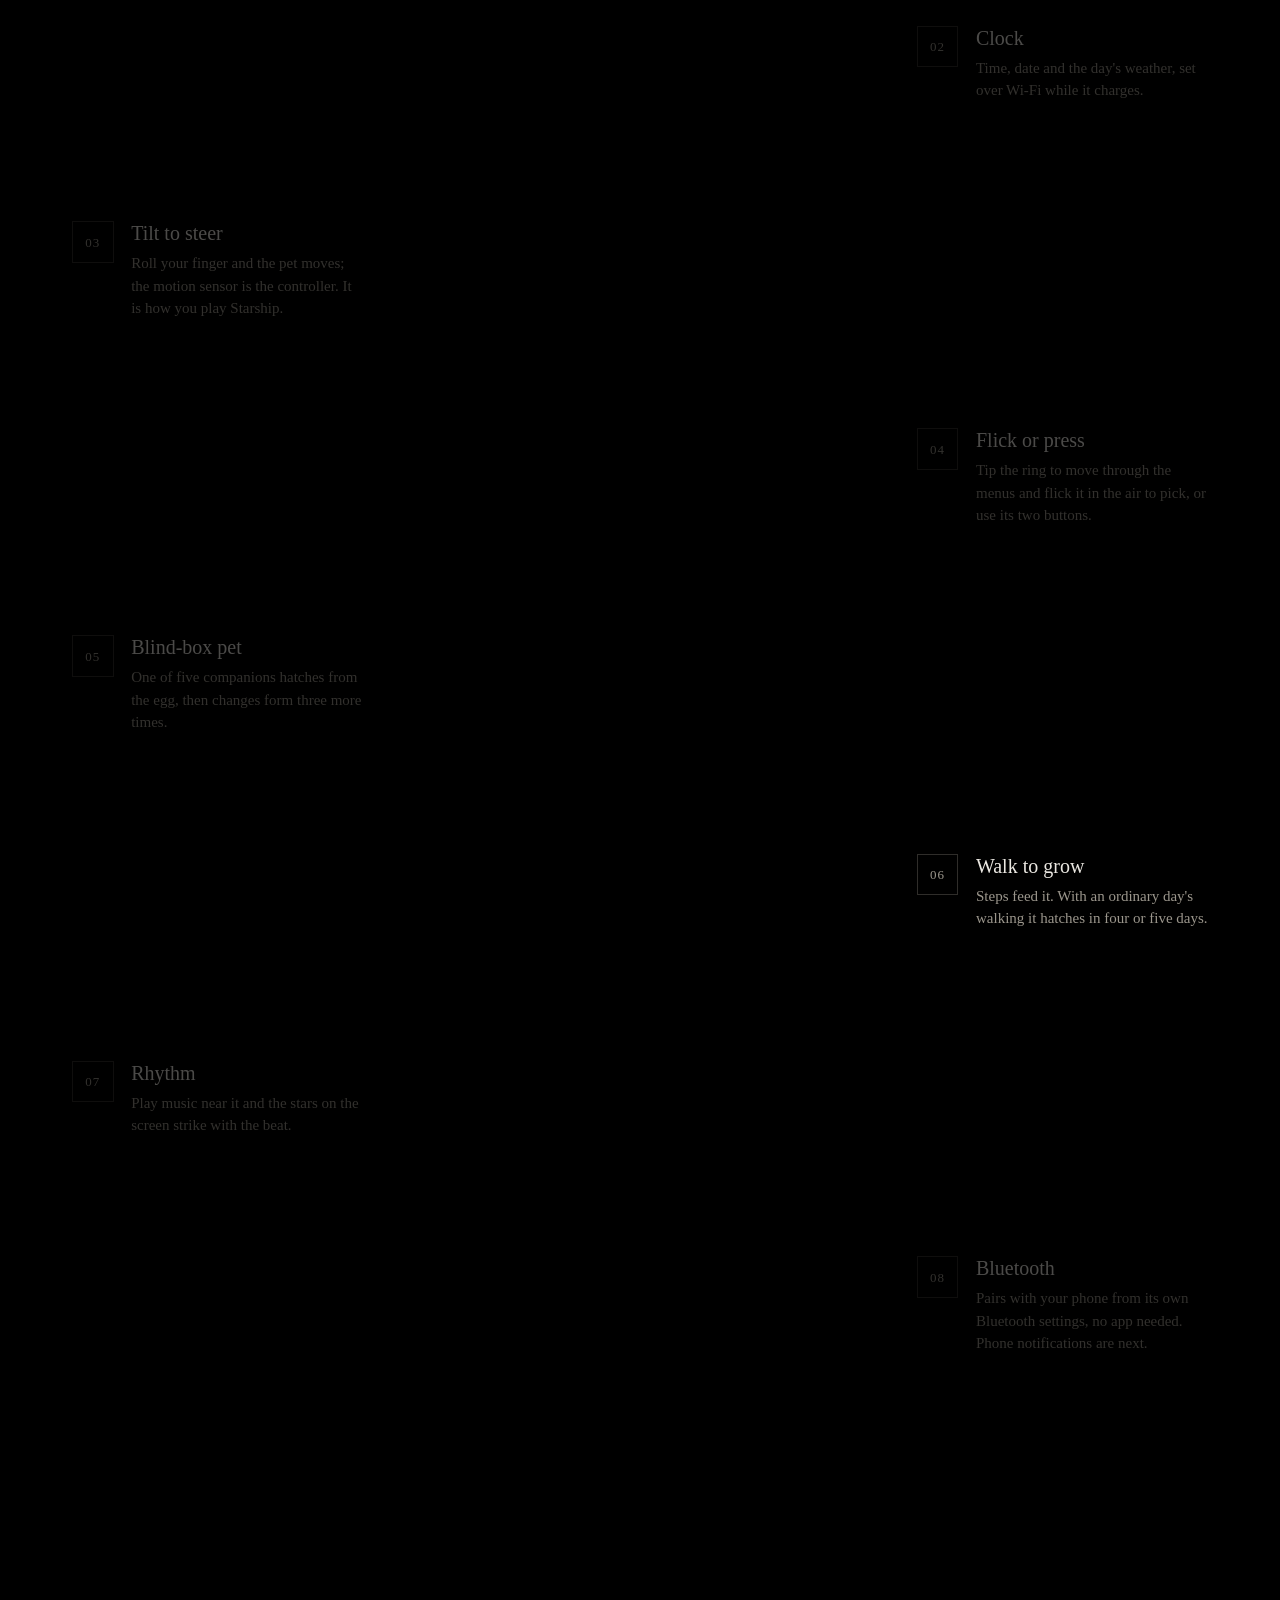
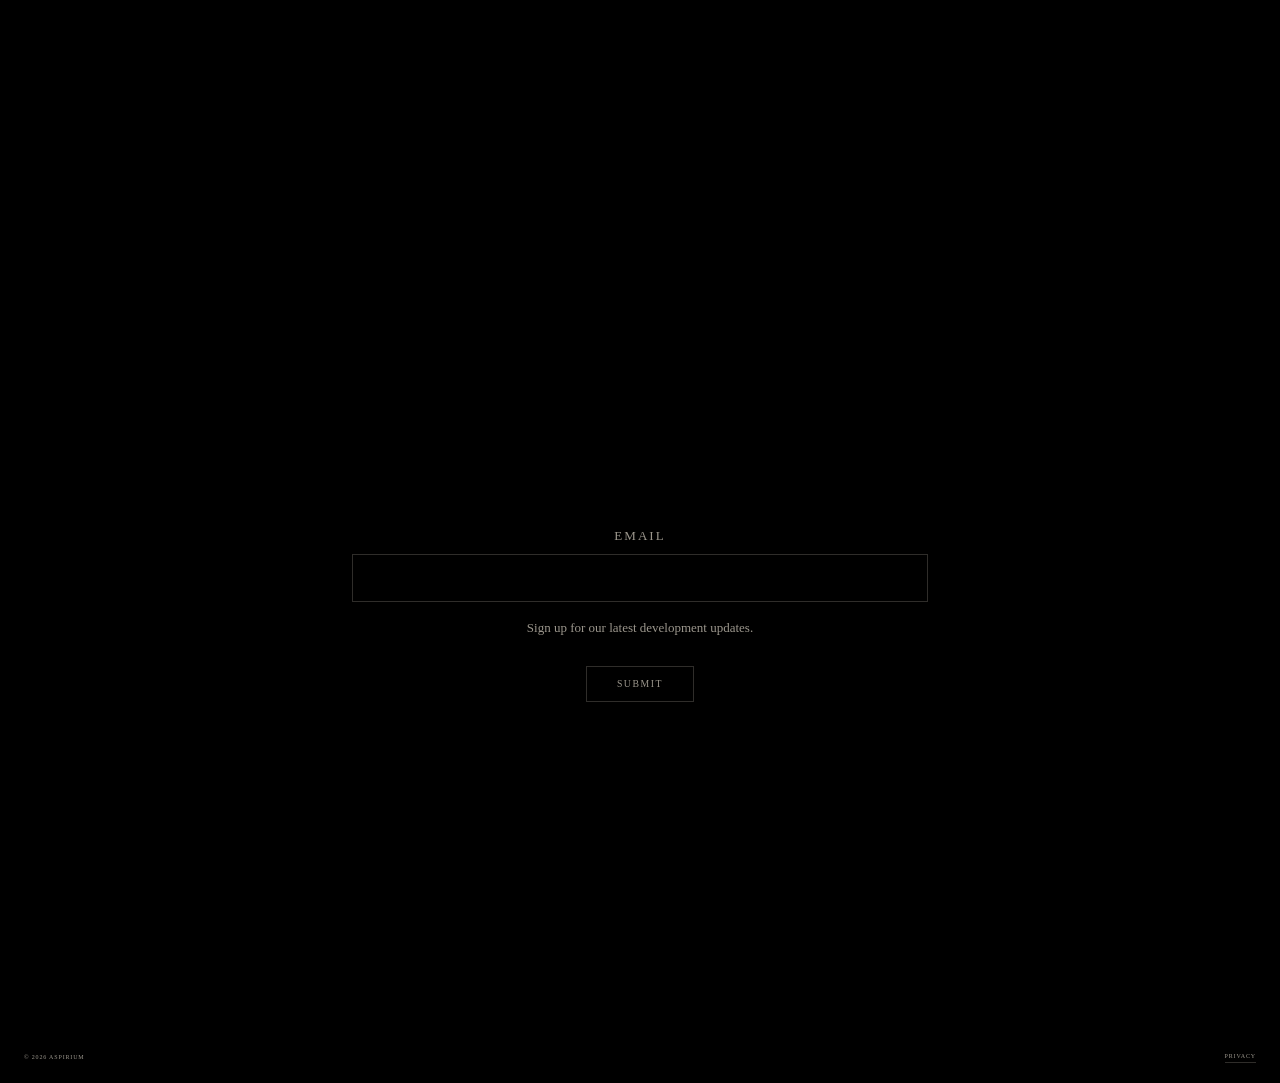
==== commit 4cdf65bb: "Add the features panel: the ring at the centre, eight features, real screens After neoconda.com's fe" ====
--- a/index.html
+++ b/index.html
@@ -32,6 +32,7 @@
 <script type="importmap">{ "imports": { "three": "./vendor/three/three.module.min.js" } }</script>
 <script type="module" src="js/ring3d.js"></script>
 <script type="module" src="js/cursor-fx.js"></script>
+<script type="module" src="js/features.js"></script>
 <!-- analytics slot (§7): cookieless only — Cloudflare Web Analytics or Plausible — added once hosting is ruled (§8). No consent banner. -->
 </head>
 <body>
@@ -111,7 +112,51 @@
     </div>
   </section>
 
-  <!-- PANEL 3 — capture. Opaque, so it covers the sticky hero as it arrives. -->
+  <!-- PANEL 3 — features (2026-10-01, Linzhi; after neoconda.com's feature list). The live ring moves
+       to the centre and stays there while the list scrolls past on both sides; the item at the centre of
+       the screen, or the one clicked, puts its screens on the ring. Every screen is the firmware's own
+       160x160 output (NIGHT theme), exported by tools/export_ui_handoff.py in the Aspirium repo --
+       except pet-lizard.png, made for this page (Linzhi, 2026-10-01): no firmware screen shows the
+       adult lizard alone. It is Linzhi's drawing (design/device-ui-reference/assets/pet/game/
+       lizard-stage3.PNG) reduced to pixels the way ui/tools/generate_pet_heads.py does, at
+       coverage 110, in the NIGHT pet and paper colours. -->
+  <section class="panel panel--features" id="features" aria-labelledby="features-title">
+    <header class="features__head">
+      <p class="eyebrow">Features</p>
+      <h2 class="features__title" id="features-title">Everything it does, on an 18&nbsp;mm screen.</h2>
+    </header>
+    <div class="features__body">
+      <div class="features__stage" id="features-stage" aria-hidden="true"></div>
+      <ol class="features__list">
+        <li><button class="feat" type="button" data-screens="face-gem-dragon">
+          <span class="feat__n">01</span><span class="feat__t">Five gems</span><span class="feat__d">Ruby, emerald and amber, and two eyes drawn from real rings. A light turns across the facets.</span>
+        </button></li>
+        <li><button class="feat" type="button" data-screens="face-clock-network face-clock-rain">
+          <span class="feat__n">02</span><span class="feat__t">Clock</span><span class="feat__d">Time, date and the day's weather, set over Wi-Fi while it charges.</span>
+        </button></li>
+        <li><button class="feat" type="button" data-screens="game-play game-hit">
+          <span class="feat__n">03</span><span class="feat__t">Tilt to steer</span><span class="feat__d">Roll your finger and the pet moves; the motion sensor is the controller. It is how you play Starship.</span>
+        </button></li>
+        <li><button class="feat" type="button" data-screens="idle-clock idle-gem idle-rest">
+          <span class="feat__n">04</span><span class="feat__t">Flick or press</span><span class="feat__d">Tip the ring to move through the menus and flick it in the air to pick, or use its two buttons.</span>
+        </button></li>
+        <li><button class="feat" type="button" data-screens="pet-lizard">
+          <span class="feat__n">05</span><span class="feat__t">Blind-box pet</span><span class="feat__d">One of five companions hatches from the egg, then changes form three more times.</span>
+        </button></li>
+        <li><button class="feat" type="button" data-screens="exercise-walking exercise-settled">
+          <span class="feat__n">06</span><span class="feat__t">Walk to grow</span><span class="feat__d">Steps feed it. With an ordinary day's walking it hatches in four or five days.</span>
+        </button></li>
+        <li><button class="feat" type="button" data-screens="rhythm-strike rhythm-decay rhythm-between">
+          <span class="feat__n">07</span><span class="feat__t">Rhythm</span><span class="feat__d">Play music near it and the stars on the screen strike with the beat.</span>
+        </button></li>
+        <li><button class="feat" type="button" data-screens="settings-ble">
+          <span class="feat__n">08</span><span class="feat__t">Bluetooth</span><span class="feat__d">Pairs with your phone from its own Bluetooth settings, no app needed. Phone notifications are next.</span>
+        </button></li>
+      </ol>
+    </div>
+  </section>
+
+  <!-- PANEL 4 — capture. Opaque, so it covers the sticky hero as it arrives. -->
   <section class="panel panel--capture" id="capture-panel">
     <div class="sheet">
 
--- a/css/site.css
+++ b/css/site.css
@@ -191,6 +191,76 @@
 }
 @media (prefers-reduced-motion: reduce) {
   .about__copy > * { transform: none; }
+}
+
+/* ---- features: the ring at the centre, the list passing on both sides (2026-10-01, after
+   neoconda.com). The stage is the ring's place; js/ring3d.js follows its box. Odd items run down
+   the left, even down the right, a row each. The item nearest the middle of the screen is lit
+   (js/features.js); the rest wait in the dark. */
+.panel--features { z-index: 1; background: var(--field); padding: 18vh 0 30vh; }
+.features__head { text-align: center; padding: 0 var(--gutter); margin: 0 auto 12vh; max-width: 52rem; }
+.features__head .eyebrow { margin-bottom: 1.5rem; }
+.features__title {
+  margin: 0; font: 300 clamp(2rem, 4vw, 3.5rem)/1.1 var(--lockup); letter-spacing: -.01em;
+  color: var(--text); text-wrap: balance;
+}
+.features__body {
+  --fs-h: min(64vh, 34vw);
+  display: grid; grid-template-columns: 1fr minmax(0, var(--fs-h)) 1fr;
+  grid-template-rows: repeat(9, 23vh);
+  column-gap: clamp(1.5rem, 4vw, 5rem);
+  max-width: 92rem; margin: 0 auto; padding: 0 clamp(1.5rem, 5vw, 6rem);
+}
+.features__stage {
+  grid-column: 2; grid-row: 1 / -1; align-self: start;
+  position: sticky; top: calc(50vh - var(--fs-h) / 2); height: var(--fs-h);
+}
+.features__list { display: contents; list-style: none; }
+.features__list > li { align-self: center; max-width: 22rem; }
+.features__list > li:nth-child(odd) { grid-column: 1; justify-self: end; }
+.features__list > li:nth-child(even) { grid-column: 3; justify-self: start; }
+/* a zigzag, each item half a row below the last, so each one in turn crosses the middle of the
+   screen alone and gets lit (side by side, the left one always won) */
+.features__list > li:nth-child(1) { grid-row: 1 / span 2; }
+.features__list > li:nth-child(2) { grid-row: 2 / span 2; }
+.features__list > li:nth-child(3) { grid-row: 3 / span 2; }
+.features__list > li:nth-child(4) { grid-row: 4 / span 2; }
+.features__list > li:nth-child(5) { grid-row: 5 / span 2; }
+.features__list > li:nth-child(6) { grid-row: 6 / span 2; }
+.features__list > li:nth-child(7) { grid-row: 7 / span 2; }
+.features__list > li:nth-child(8) { grid-row: 8 / span 2; }
+.feat {
+  display: grid; grid-template-columns: auto 1fr; column-gap: 1.1rem; row-gap: .45rem; align-items: center;
+  width: 100%; padding: .75rem .5rem; margin: 0; border: 0; background: none; text-align: left;
+  color: inherit; font: inherit; cursor: pointer;
+  opacity: .32; transition: opacity .35s ease;
+}
+.feat:hover, .feat.is-active { opacity: 1; }
+.feat:focus-visible { outline: 1px solid var(--muted); outline-offset: 4px; }
+.feat__n {
+  grid-row: 1 / span 2; align-self: start;
+  display: grid; place-items: center; width: 2.6rem; height: 2.6rem;
+  border: 1px solid var(--rule); font: 400 .8125rem/1 var(--body); letter-spacing: .08em; color: var(--muted);
+  transition: border-color .35s ease, color .35s ease;
+}
+.feat.is-active .feat__n { border-color: var(--metal); color: var(--metal); }
+.feat__t { font: 400 1.25rem/1.2 var(--lockup); color: var(--text); }
+.feat__d { grid-column: 2; font-size: .9375rem; line-height: 1.5; color: var(--muted); }
+@media (max-width: 767px) {
+  .panel--features { padding: 12vh 0 16vh; }
+  .features__head { margin-bottom: 4vh; }
+  .features__body {
+    --fs-h: 36svh;
+    grid-template-columns: 1fr; grid-template-rows: none; row-gap: 0; padding: 0 var(--gutter);
+  }
+  .features__stage { grid-column: 1; grid-row: 1; top: 8svh; z-index: 0; }
+  .features__list > li, .features__list > li:nth-child(n) {
+    grid-column: 1; grid-row: auto; justify-self: stretch; max-width: none;
+    padding: 6svh 0;
+  }
+}
+@media (prefers-reduced-motion: reduce) {
+  .feat, .feat__n { transition: none; }
 }
 
 /* ---- hero band ---- */
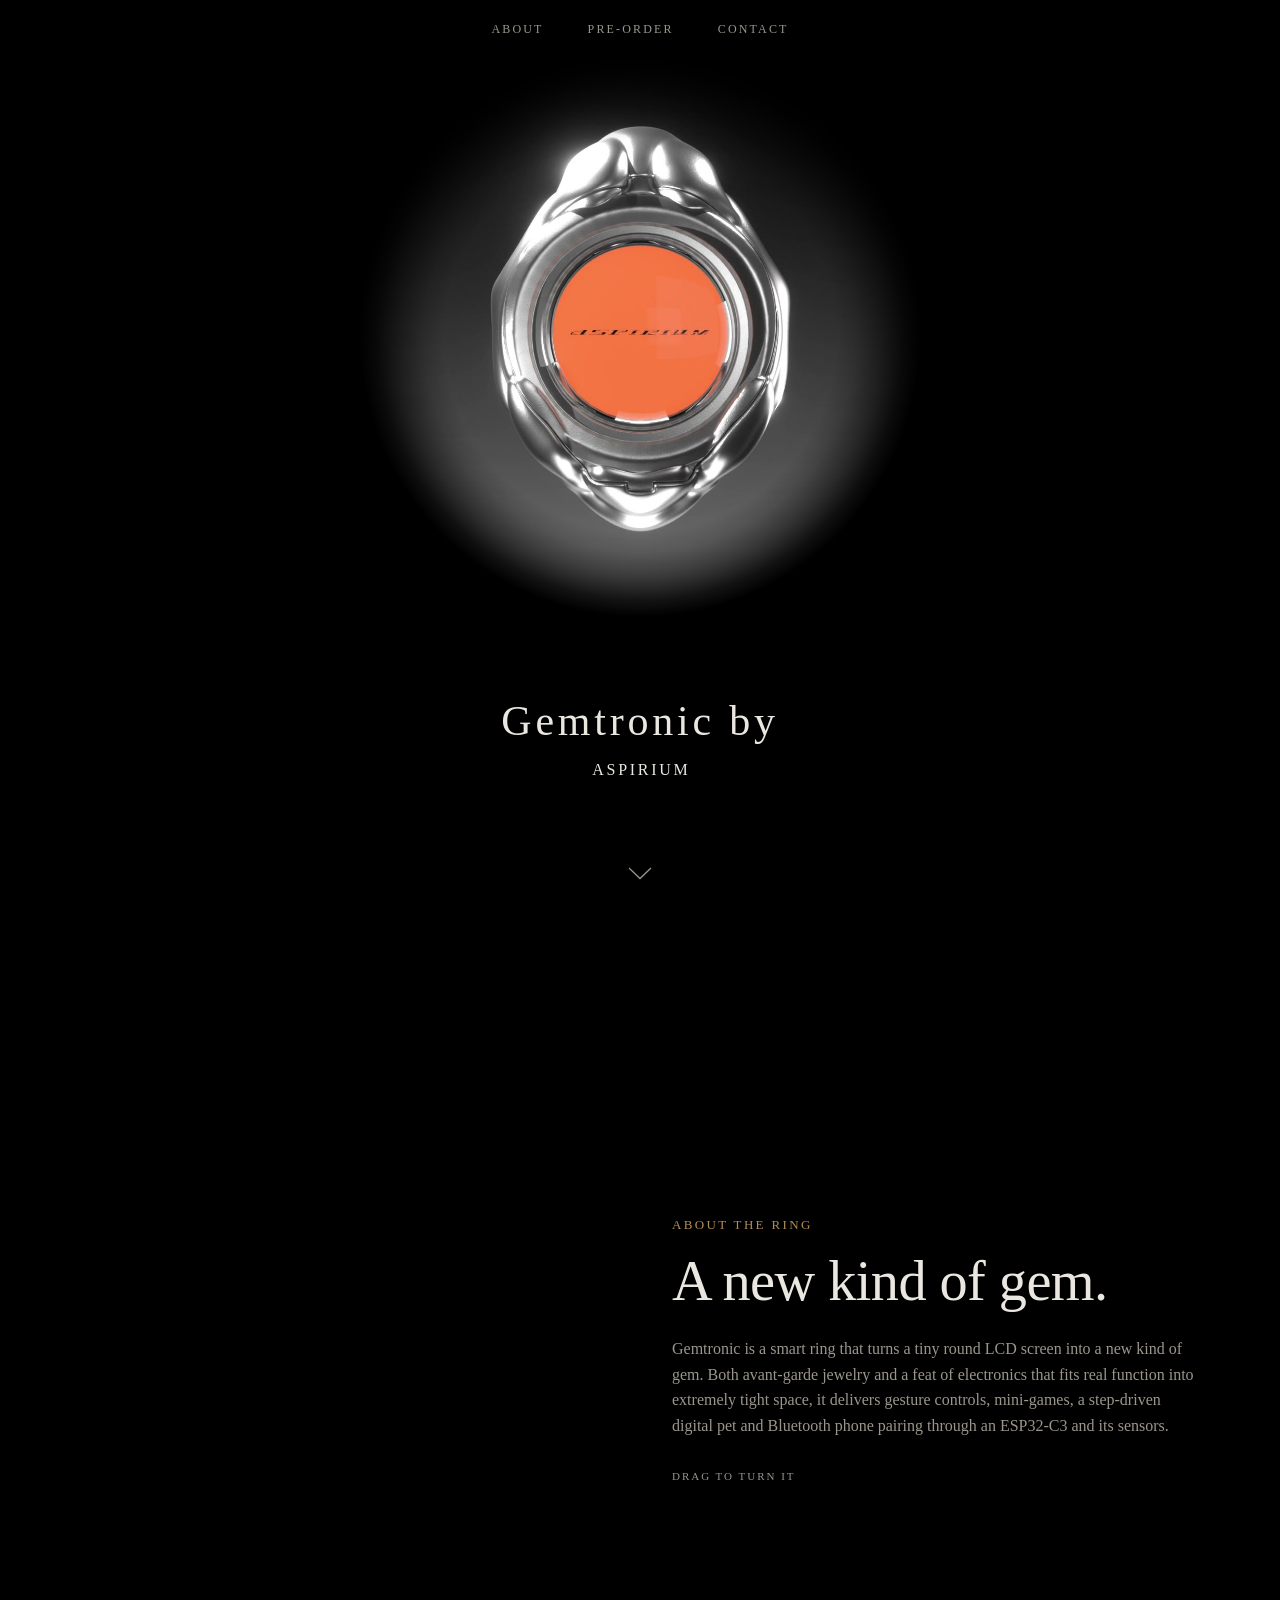
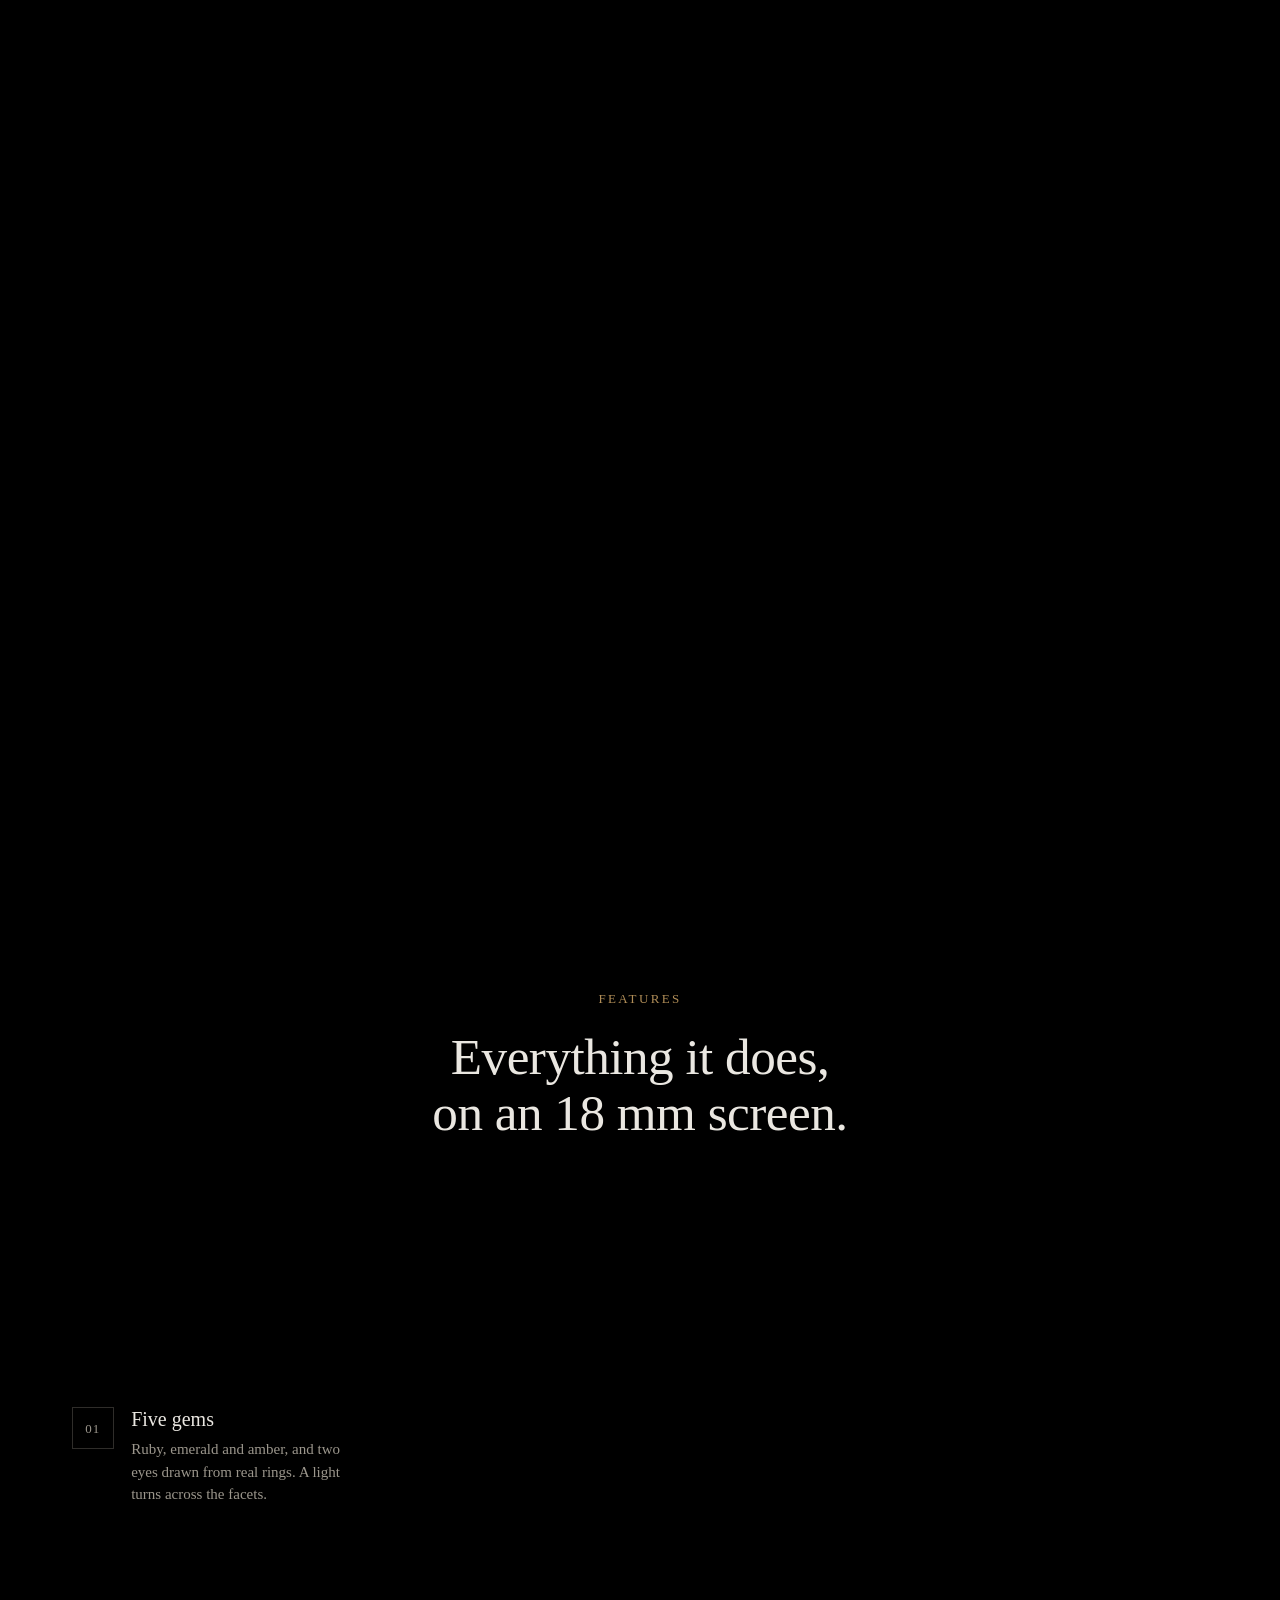
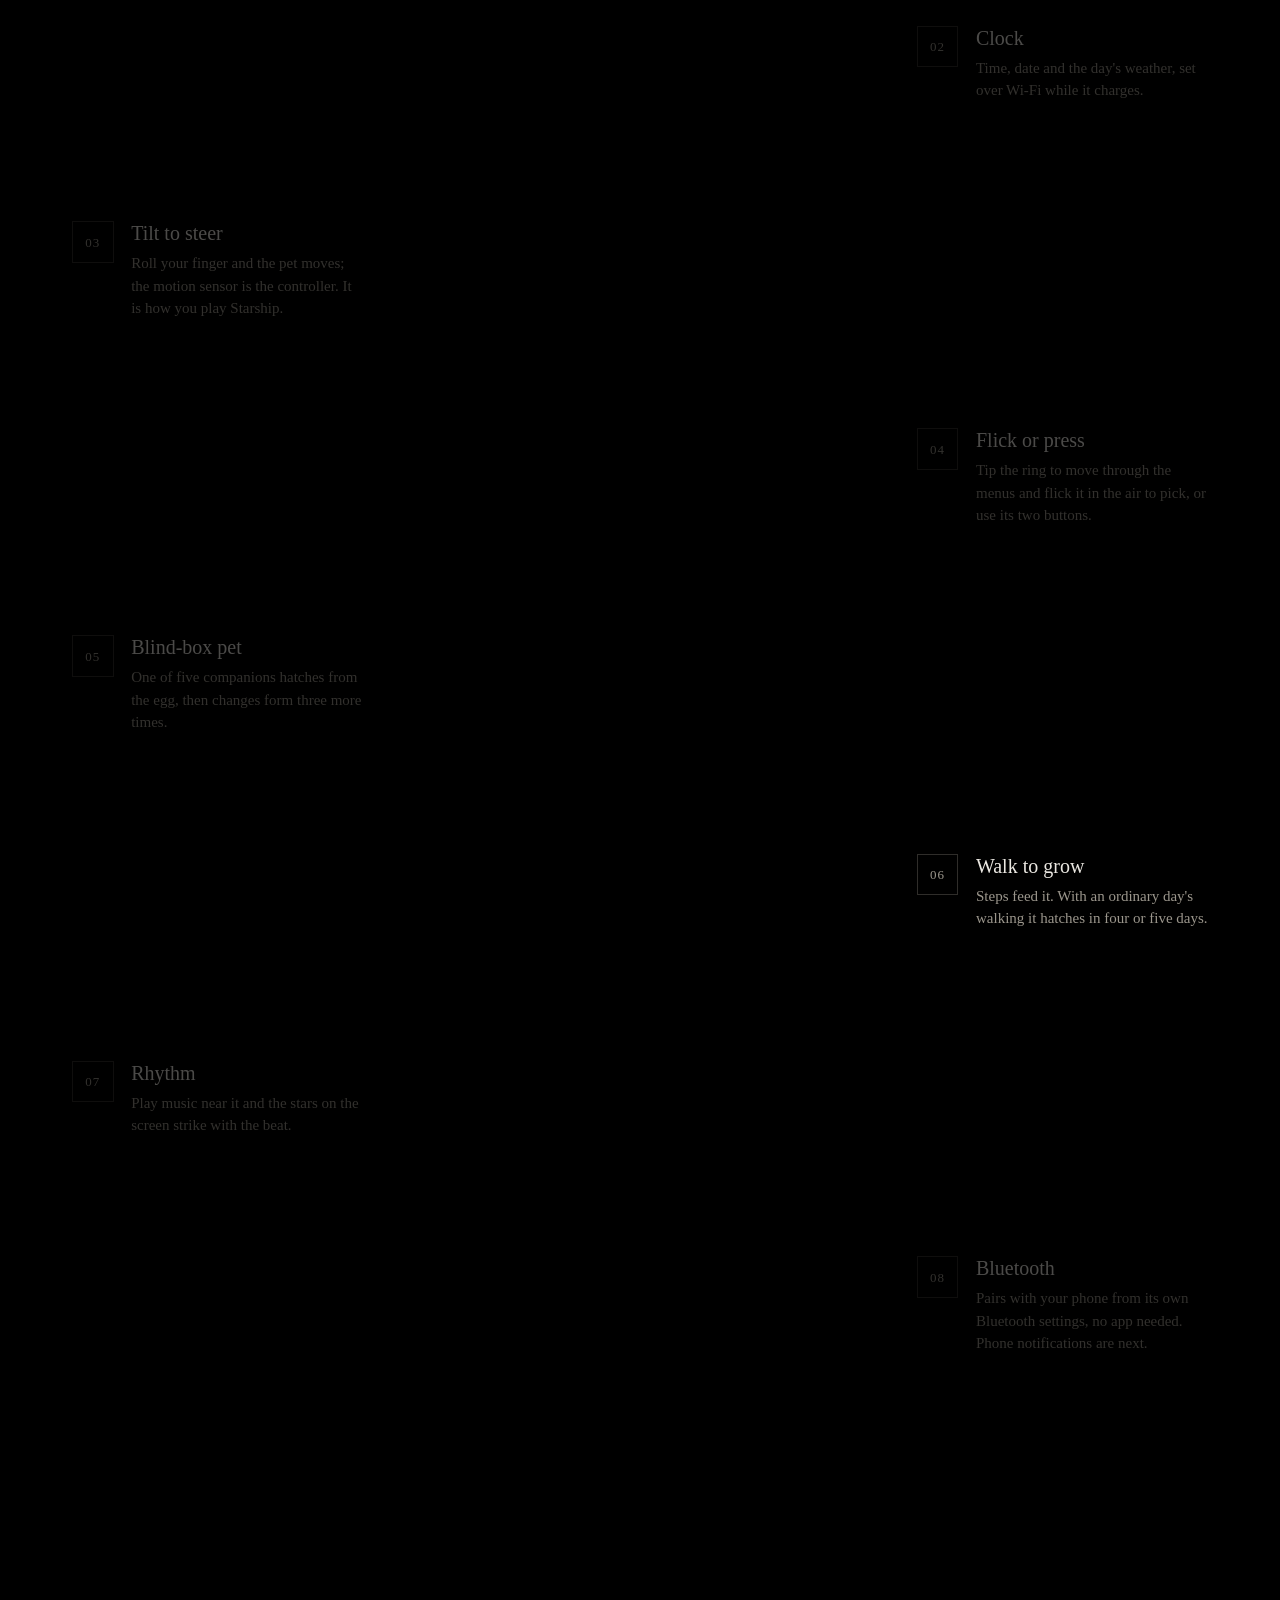
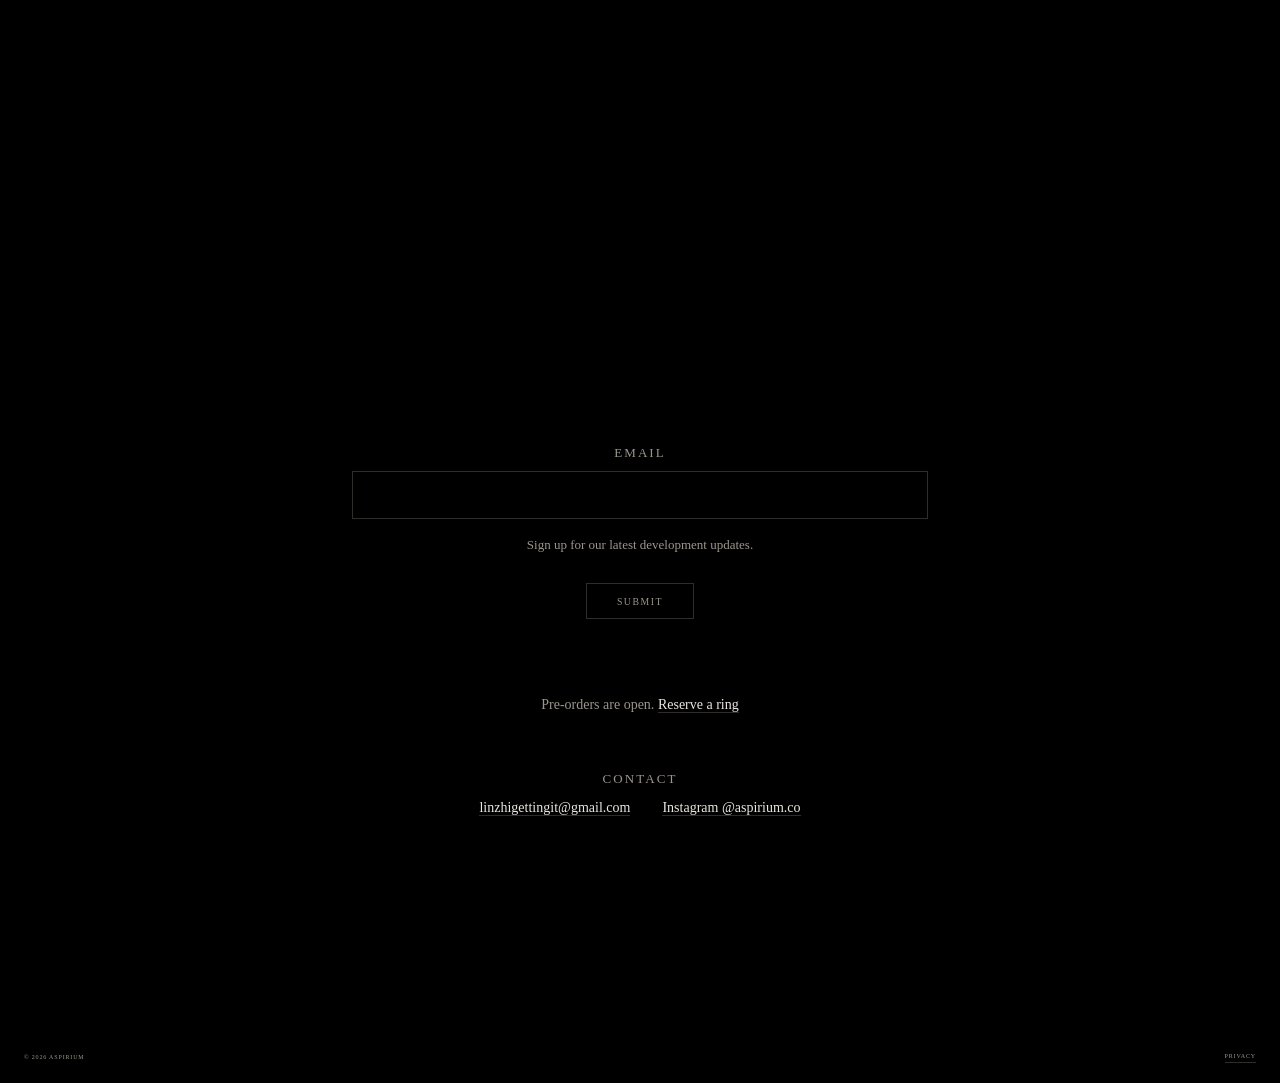
==== commit f19447b3: "Add a pre-order page, contact details and a top navigation - presale.html: price $329, 25% off for p" ====
--- a/index.html
+++ b/index.html
@@ -37,6 +37,12 @@
 </head>
 <body>
 <main class="page">
+  <!-- top navigation (2026-10-11, Linzhi): pre-order, the product intro, contact -->
+  <nav class="nav" aria-label="Site">
+    <a href="#about">About</a>
+    <a href="presale.html">Pre-order</a>
+    <a href="#contact">Contact</a>
+  </nav>
 
   <!-- the live ring: fixed over the page, drawn only while the about panel needs it (js/ring3d.js) -->
   <canvas class="ring3d" id="ring3d" aria-hidden="true"></canvas>
@@ -189,6 +195,16 @@
         </div>
       </form>
 
+      <!-- pre-order and contact (2026-10-11, Linzhi). Personal address until a company inbox exists. -->
+      <p class="preorder-cta">Pre-orders are open. <a class="link" href="presale.html">Reserve a ring</a></p>
+      <div class="contact" id="contact">
+        <p class="label">Contact</p>
+        <ul class="contact__list">
+          <li><a href="mailto:linzhigettingit@gmail.com">linzhigettingit@gmail.com</a></li>
+          <li><a href="https://www.instagram.com/aspirium.co/" target="_blank" rel="noopener">Instagram @aspirium.co</a></li>
+        </ul>
+      </div>
+
     </div>
 
     <!-- footer: legal line bottom-left, privacy bottom-right (Eric, 2026-09-09). The build serial
--- a/css/site.css
+++ b/css/site.css
@@ -461,3 +461,76 @@
 @media (prefers-reduced-motion: reduce) {
   .submit, .stub, .stub img { transition: none !important; }
 }
+
+/* ---- contact and pre-order (2026-10-11, Linzhi) ----
+   Contact sits under the capture form, not in the footer: the footer type is 6 px and an address
+   has to be readable. The pre-order page reuses the sheet column and the submit pill. */
+.contact {
+  max-width: 36rem; margin: 3.5rem auto 0; text-align: center;
+  font-size: .875rem; color: var(--muted);
+}
+.contact .label { margin-bottom: .75rem; }
+.contact__list { list-style: none; margin: 0; padding: 0; display: flex; flex-wrap: wrap; justify-content: center; gap: .5rem 2rem; }
+.contact a, .link { color: var(--text); text-decoration: none; border-bottom: 1px solid var(--rule); transition: border-color .18s ease; }
+.contact a:hover, .contact a:focus-visible, .link:hover, .link:focus-visible { border-color: #fff; outline: none; }
+.preorder-cta { margin: 2.5rem 0 0; text-align: center; font-size: .875rem; color: var(--muted); }
+a.submit { display: inline-flex; align-items: center; text-decoration: none; }
+
+.panel--preorder { min-height: 100vh; display: flex; flex-direction: column; }
+@supports (height: 1svh) { .panel--preorder { min-height: 100svh; } }
+.panel--preorder .sheet { flex: 1; padding-top: clamp(3rem, 10vh, 7rem); }
+.preorder__body { margin: 0 0 2.5rem; color: var(--muted); max-width: 36rem; }
+.terms { margin: 0 0 2.5rem; border-top: 1px solid var(--rule); }
+.terms > div {
+  display: flex; justify-content: space-between; gap: 1rem;
+  padding: .875rem 0; border-bottom: 1px solid var(--rule);
+}
+.terms dt { font: 400 .8125rem/1.6 var(--body); letter-spacing: .16em; text-transform: uppercase; color: var(--muted); }
+.terms dd { margin: 0; text-align: right; color: var(--text); }
+.preorder__action { text-align: center; }
+.preorder__action .submit { margin-top: 0; }
+.preorder .contact { margin-top: 4rem; }
+.foot--plain { font-size: .6875rem; }
+.terms .was { color: var(--muted); margin-right: .4em; }
+.terms .note { display: block; font-size: .8125rem; color: var(--metal); }
+
+/* pre-order form: same field and pill treatment as the capture form */
+.reserve { position: relative; text-align: center; }
+.reserve__grid { display: grid; grid-template-columns: 1fr 1fr; gap: 1.25rem 1rem; text-align: left; }
+.field { display: block; min-width: 0; }
+.field .label { margin-bottom: .5rem; }
+.field--wide { grid-column: 1 / -1; }
+.reserve input:not([type="hidden"]), .reserve select {
+  width: 100%; height: 3rem; padding: 0 .875rem;
+  background: transparent; border: 1px solid var(--rule); border-radius: 0;
+  color: var(--text); font: 400 1rem var(--body); outline: none;
+  transition: border-color .18s ease;
+}
+.reserve select { appearance: none; -webkit-appearance: none; cursor: pointer;
+  background-image: linear-gradient(45deg, transparent 50%, var(--muted) 50%), linear-gradient(135deg, var(--muted) 50%, transparent 50%);
+  background-position: calc(100% - 1.15rem) 50%, calc(100% - .8rem) 50%; background-size: .35rem .35rem; background-repeat: no-repeat; }
+.reserve select option { background: var(--field-2); color: var(--text); }
+.reserve input:hover, .reserve input:focus, .reserve select:hover, .reserve select:focus { border-color: #fff; }
+.reserve .submit { margin-top: 2rem; }
+@media (max-width: 480px) { .reserve__grid { grid-template-columns: 1fr; } }
+
+/* top navigation (2026-10-11, Linzhi). Fixed over every panel; waits with the lockup during the
+   opening beat so nothing is lit before the ring. */
+.nav {
+  position: fixed; top: 0; left: 0; right: 0; z-index: 20;
+  display: flex; justify-content: center; gap: clamp(1.25rem, 4vw, 2.75rem);
+  padding: calc(1.1rem + env(safe-area-inset-top, 0px)) var(--gutter) 1.1rem;
+  background: var(--field);                 /* solid, not a fade: the brand allows no gradients, and the page is black anyway */
+  transition: opacity .6s ease;
+}
+.nav a {
+  color: var(--muted); text-decoration: none;
+  font: 400 .75rem/1 var(--body); letter-spacing: .18em; text-transform: uppercase;
+  padding: .35rem 0; border-bottom: 1px solid transparent;
+  transition: color .18s ease, border-color .18s ease;
+}
+.nav a:hover, .nav a:focus-visible, .nav a[aria-current="page"] { color: var(--text); border-color: var(--rule); outline: none; }
+:root.is-opening .nav { opacity: 0; }
+html { scroll-behavior: smooth; }
+#about, #contact { scroll-margin-top: 4rem; }
+@media (prefers-reduced-motion: reduce) { html { scroll-behavior: auto; } .nav { transition: none; } }
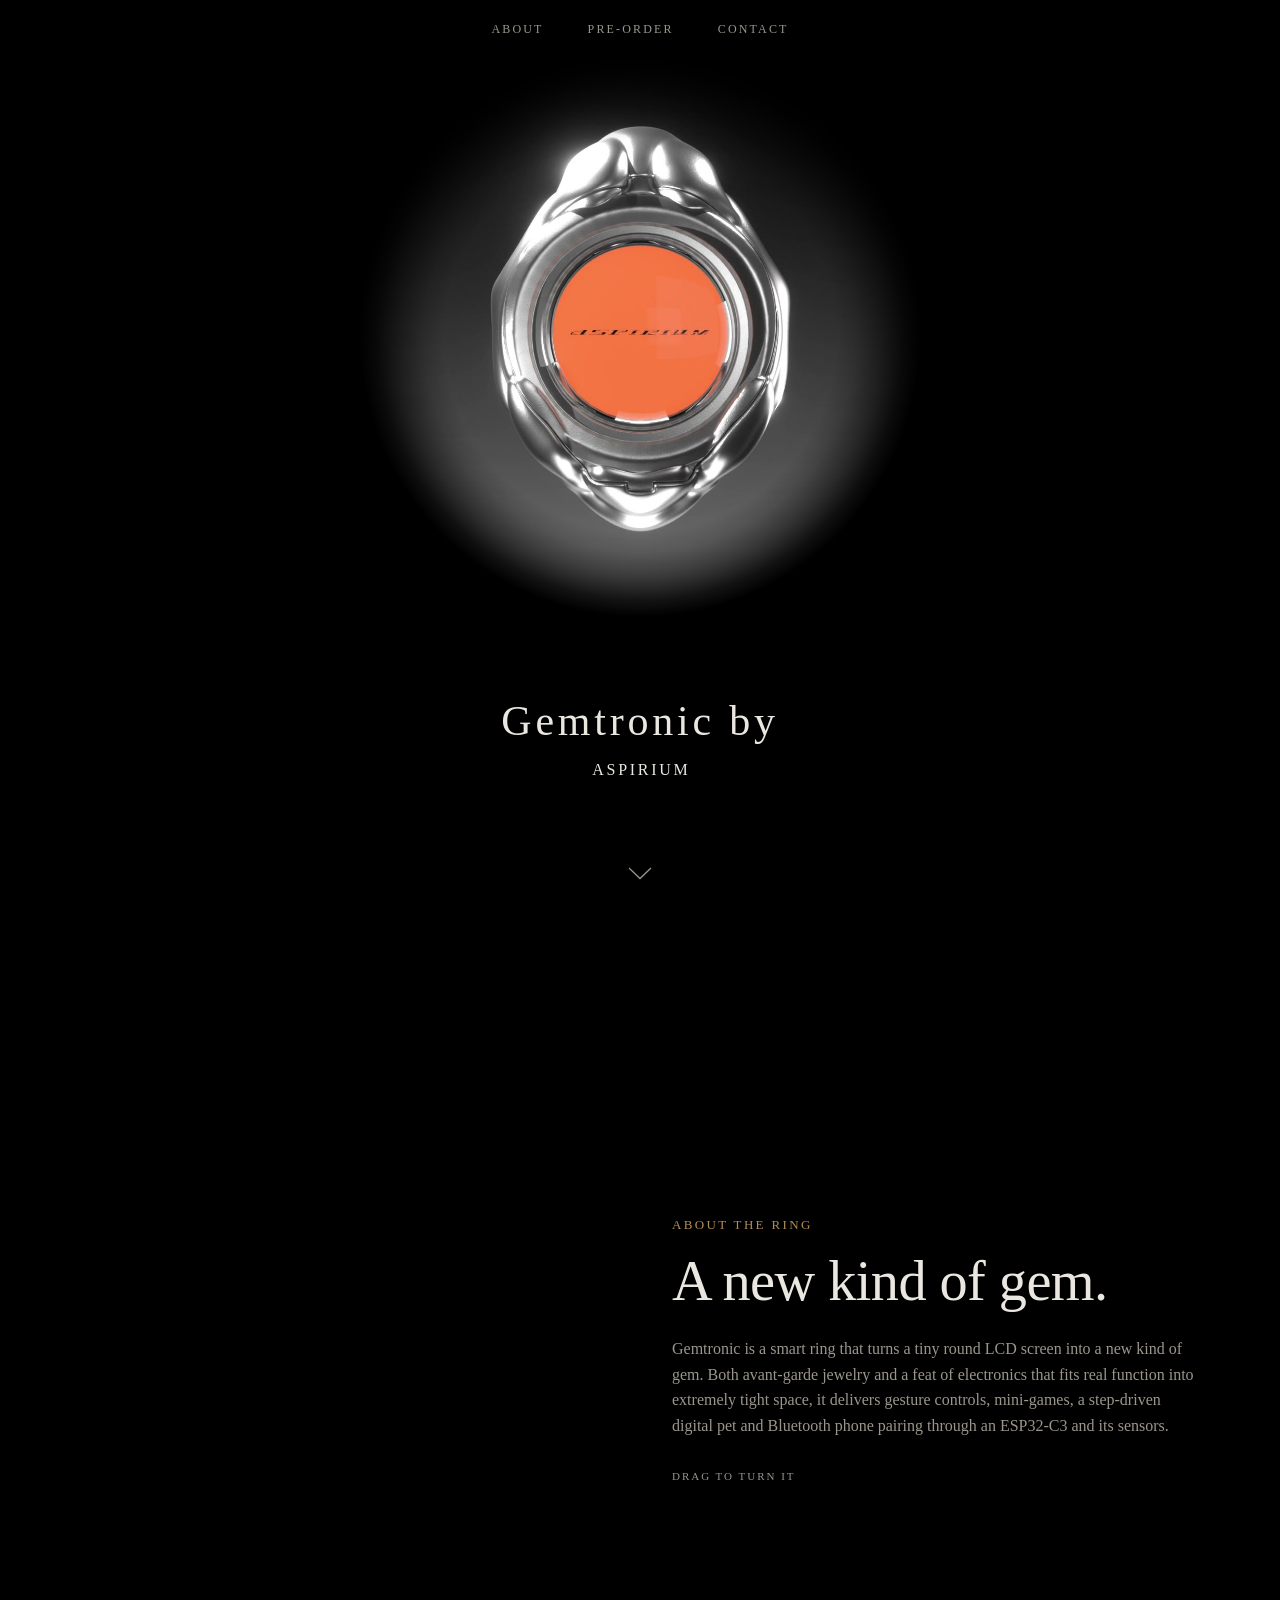
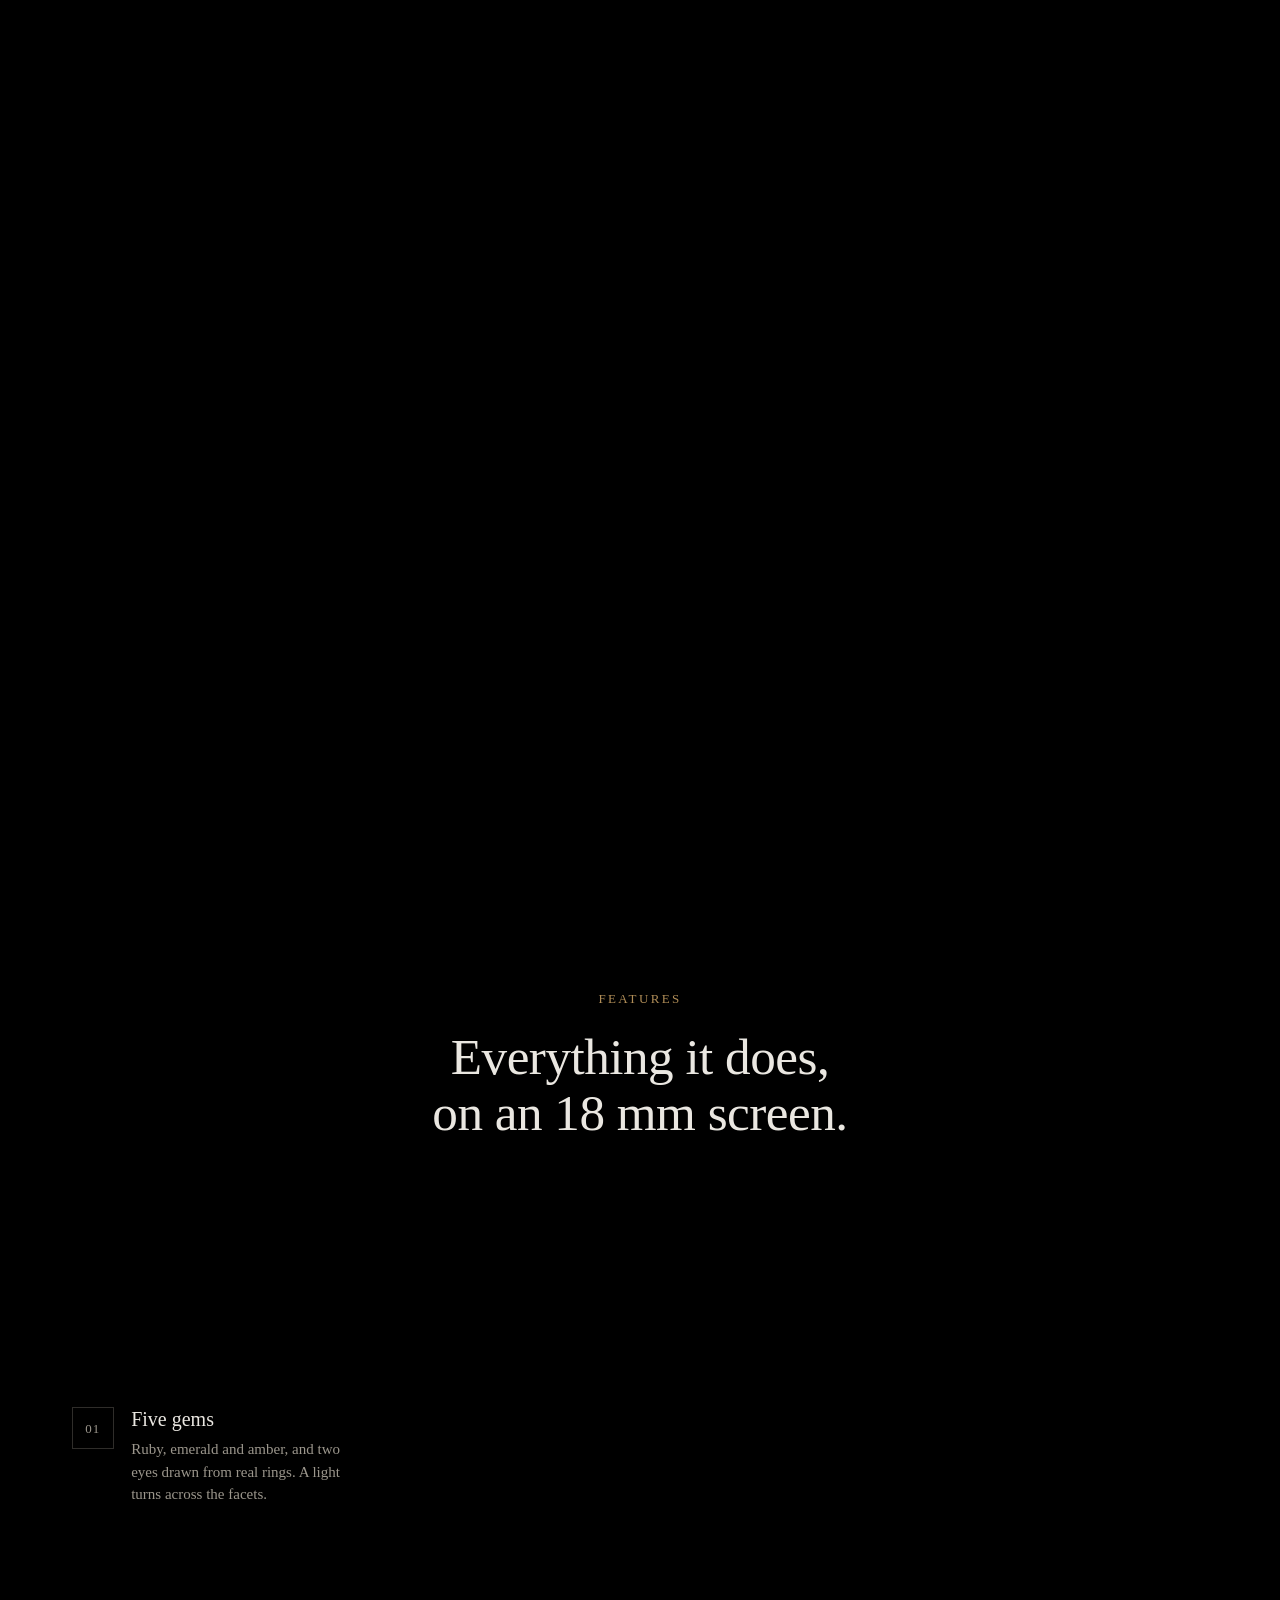
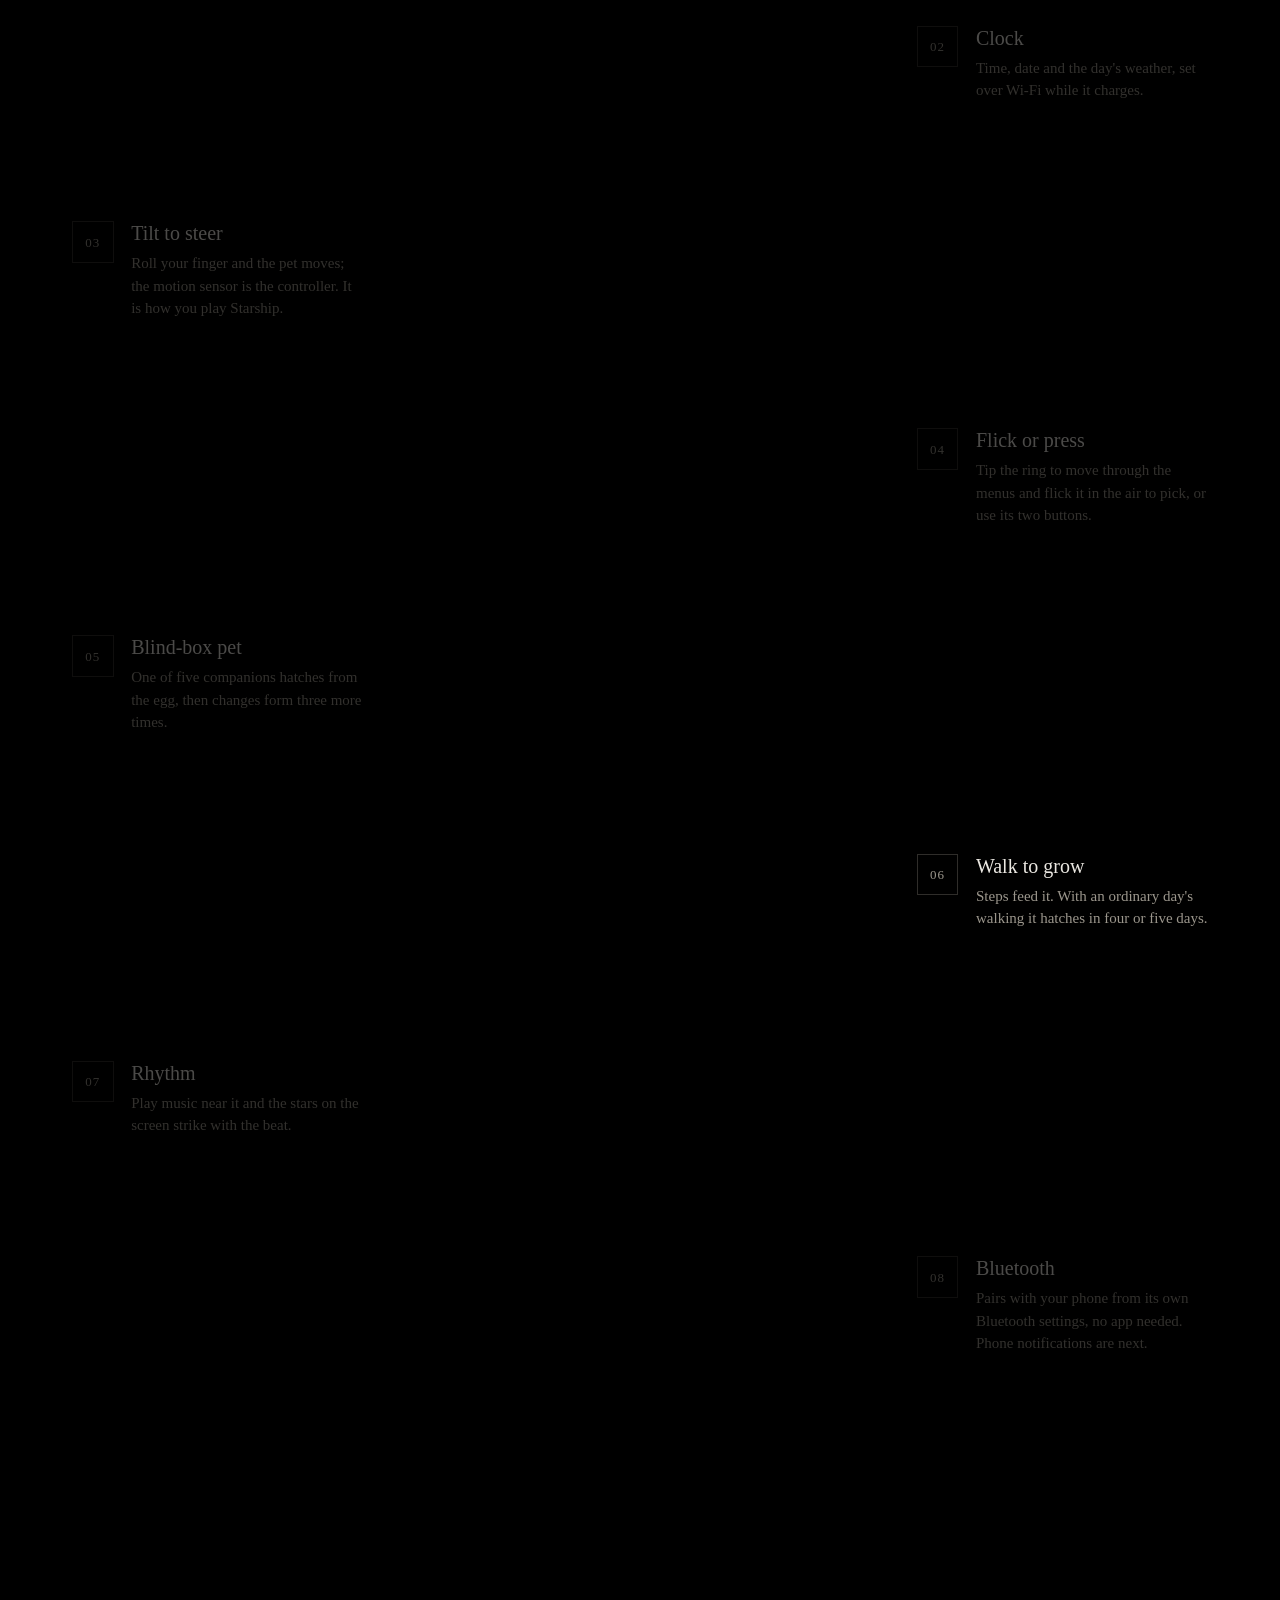
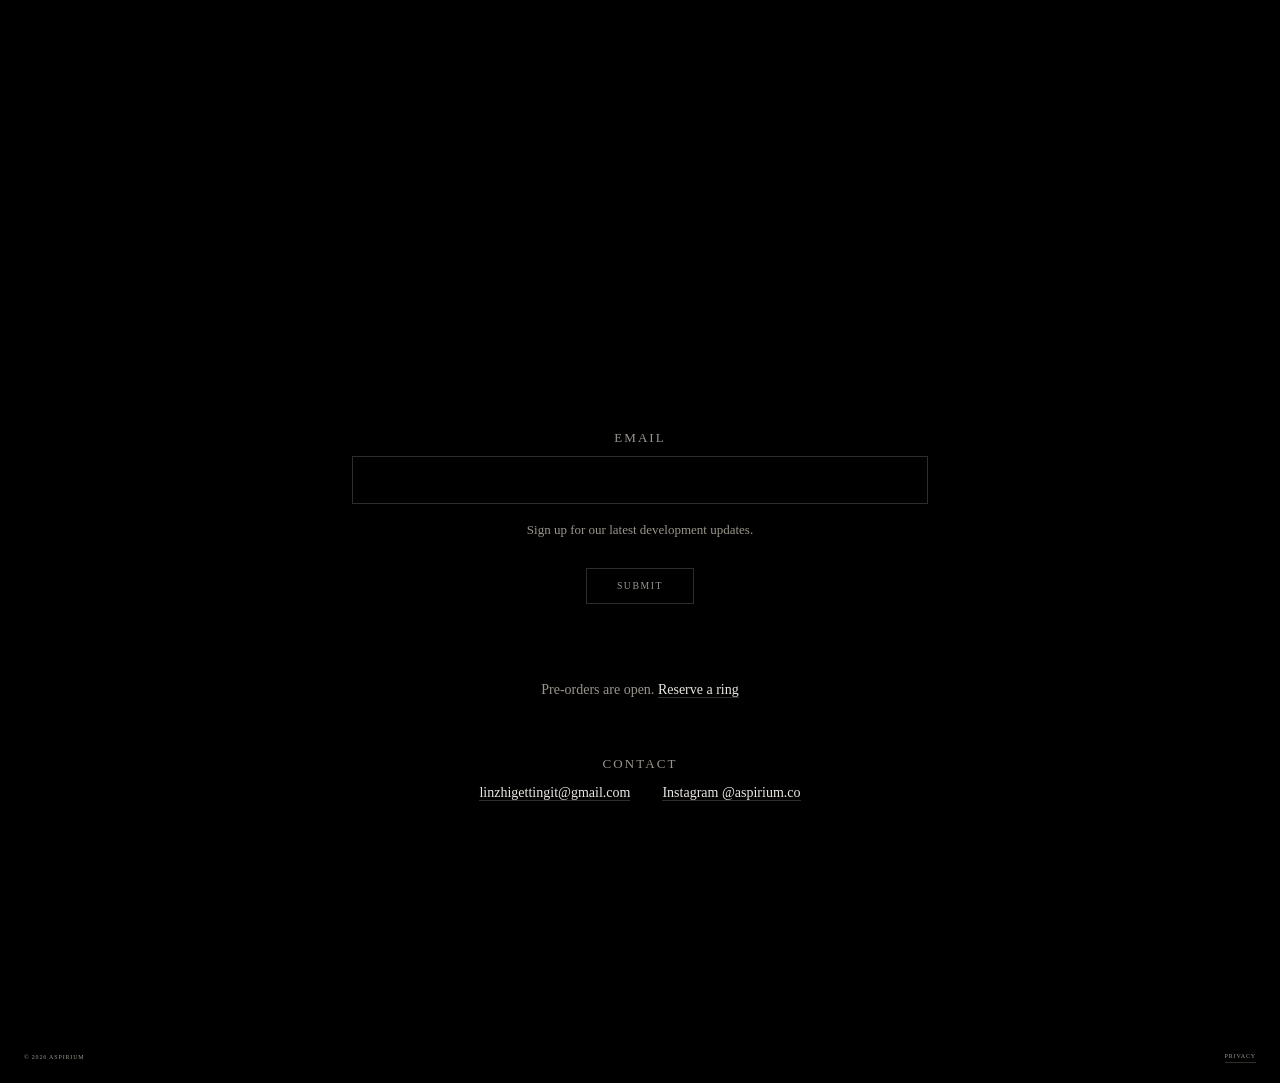
==== commit afc448a1: "Ship date spring 2027; the contact address opens an email and copies itself On a computer with no ma" ====
--- a/index.html
+++ b/index.html
@@ -27,6 +27,7 @@
 <script src="js/config.js" defer></script>
 <script src="js/mark.js" defer></script>
 <script src="js/main.js" defer></script>
+<script src="js/contact.js" defer></script>
 <!-- the live ring in the about panel (js/ring3d.js). An import map is how a module finds "three"
      without a bundler; build.mjs rewrites the path to the hashed file. -->
 <script type="importmap">{ "imports": { "three": "./vendor/three/three.module.min.js" } }</script>
@@ -200,9 +201,10 @@
       <div class="contact" id="contact">
         <p class="label">Contact</p>
         <ul class="contact__list">
-          <li><a href="mailto:linzhigettingit@gmail.com">linzhigettingit@gmail.com</a></li>
+          <li><a class="js-mail" href="mailto:linzhigettingit@gmail.com?subject=Hello%20from%20aspirium.co">linzhigettingit@gmail.com</a></li>
           <li><a href="https://www.instagram.com/aspirium.co/" target="_blank" rel="noopener">Instagram @aspirium.co</a></li>
         </ul>
+        <p class="contact__note" role="status" aria-live="polite"></p>
       </div>
 
     </div>
--- a/css/site.css
+++ b/css/site.css
@@ -534,3 +534,4 @@
 html { scroll-behavior: smooth; }
 #about, #contact { scroll-margin-top: 4rem; }
 @media (prefers-reduced-motion: reduce) { html { scroll-behavior: auto; } .nav { transition: none; } }
+.contact__note { margin: .75rem 0 0; min-height: 1.4em; font-size: .8125rem; color: var(--metal); }
